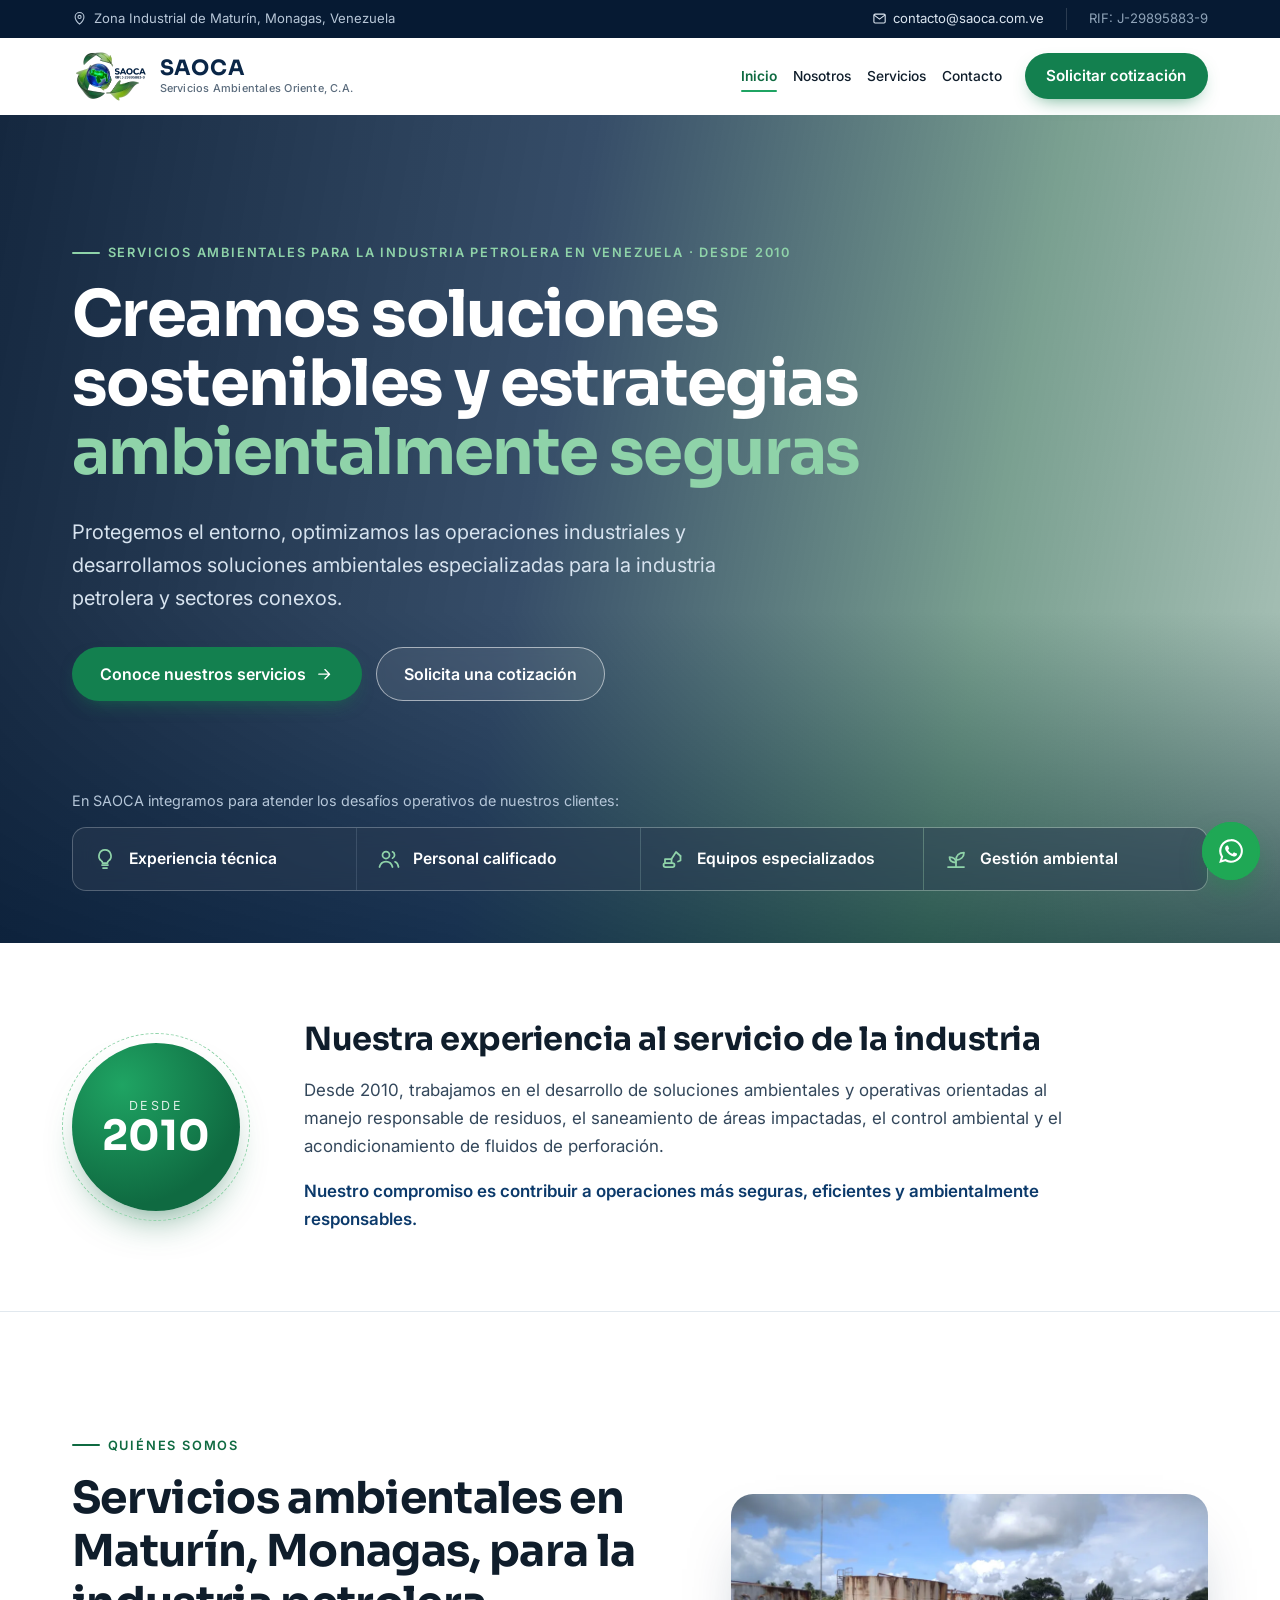
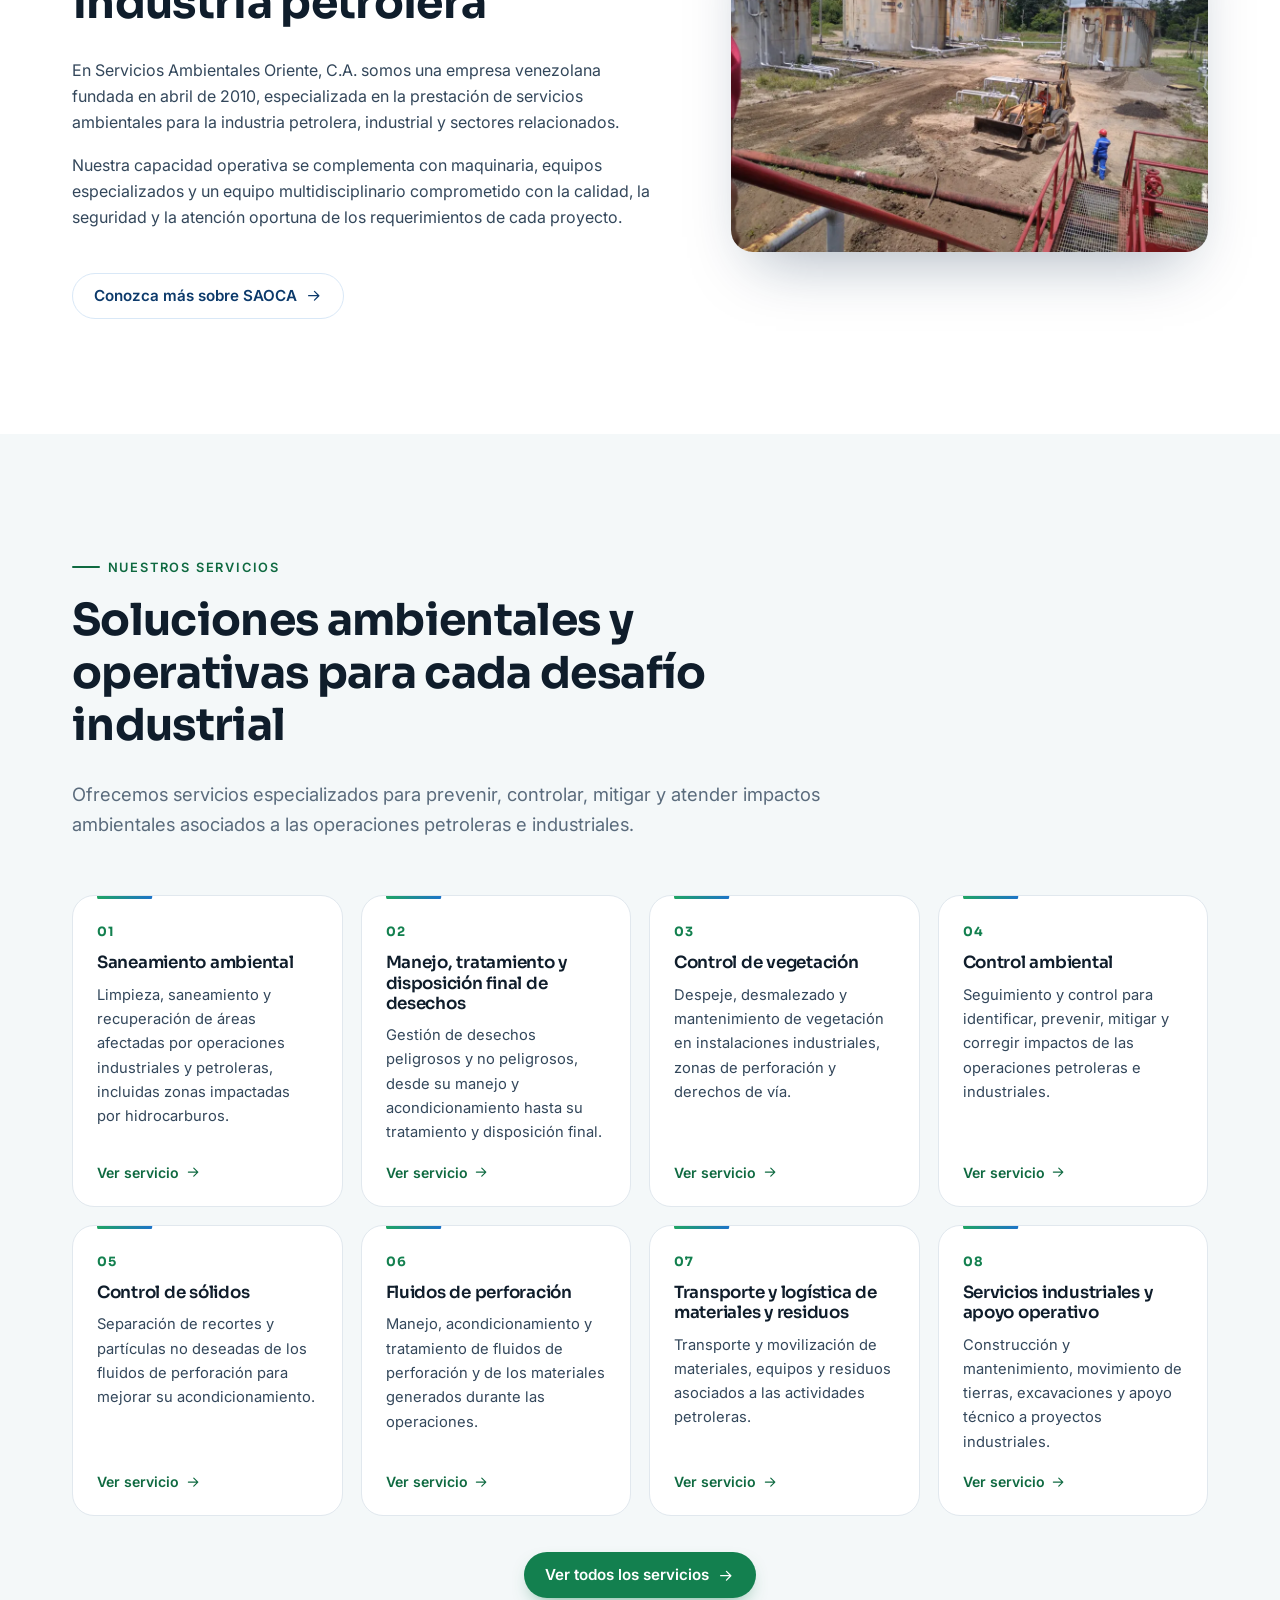
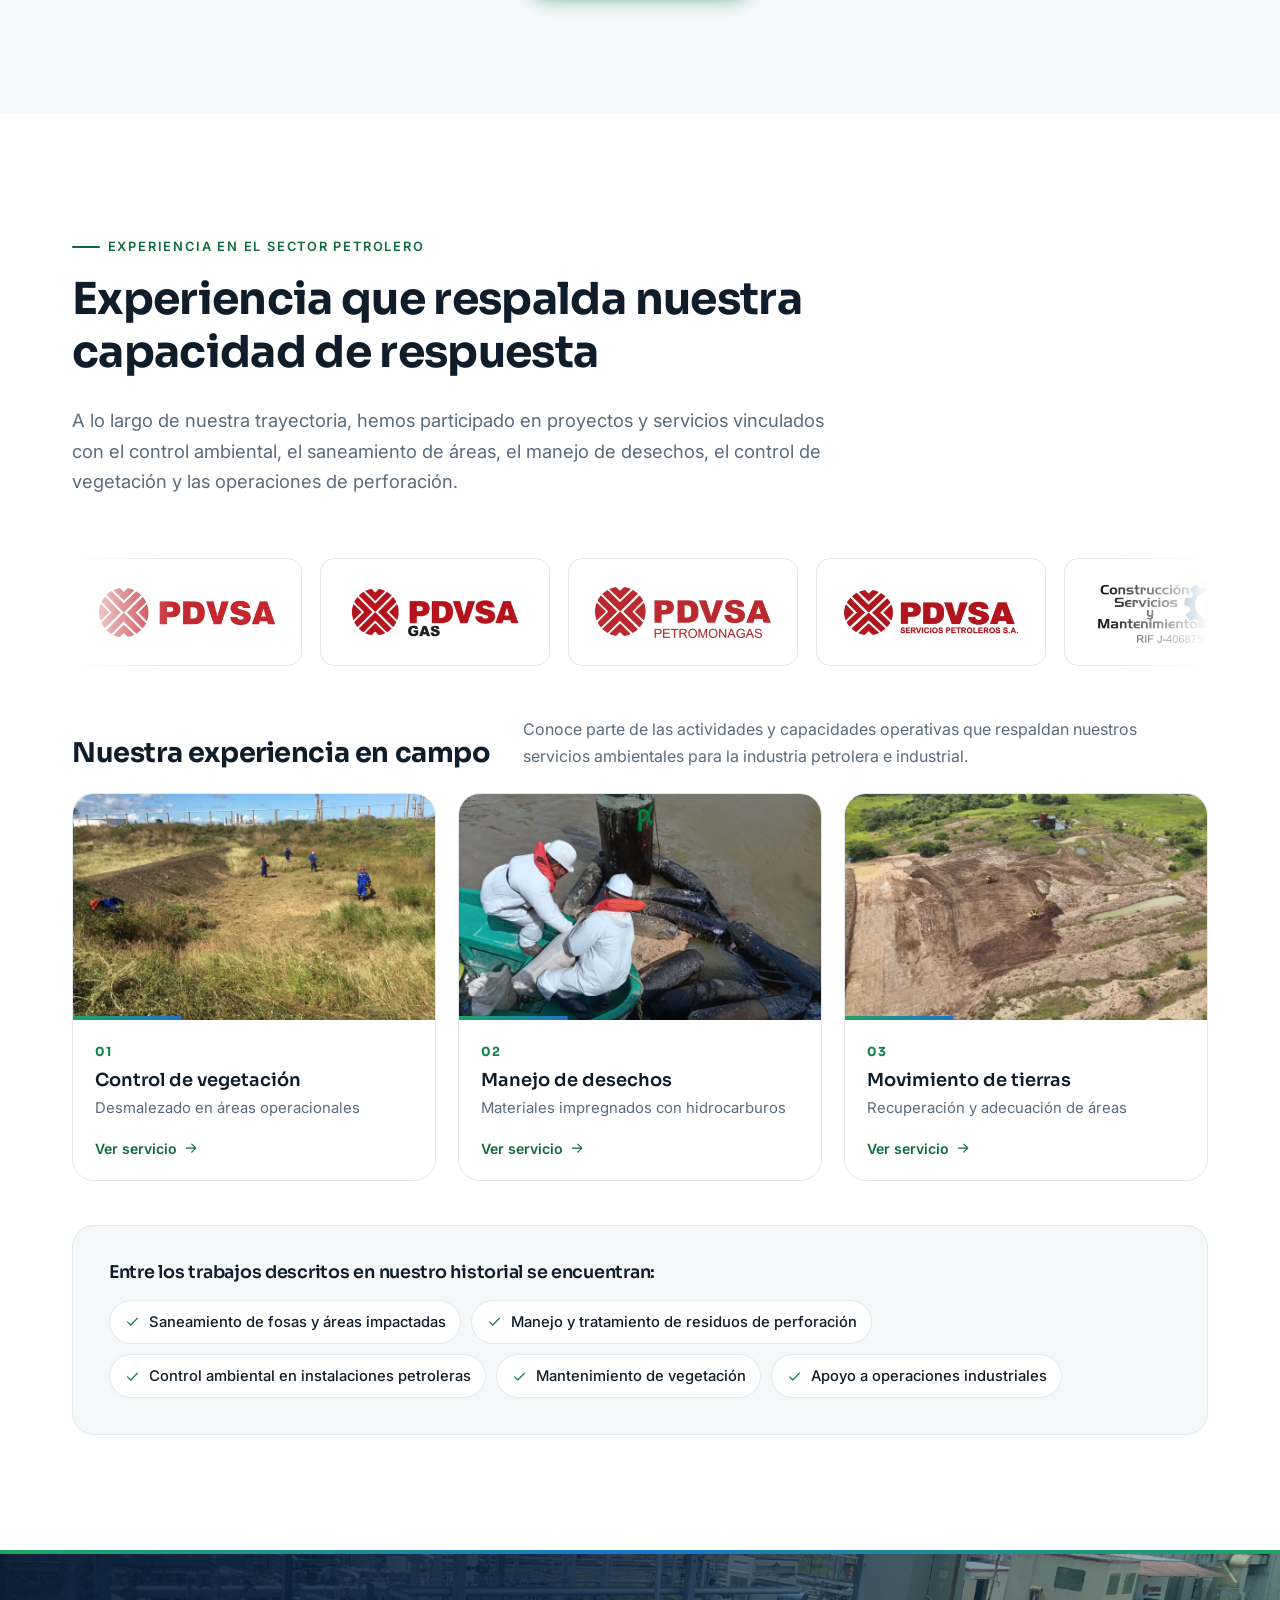
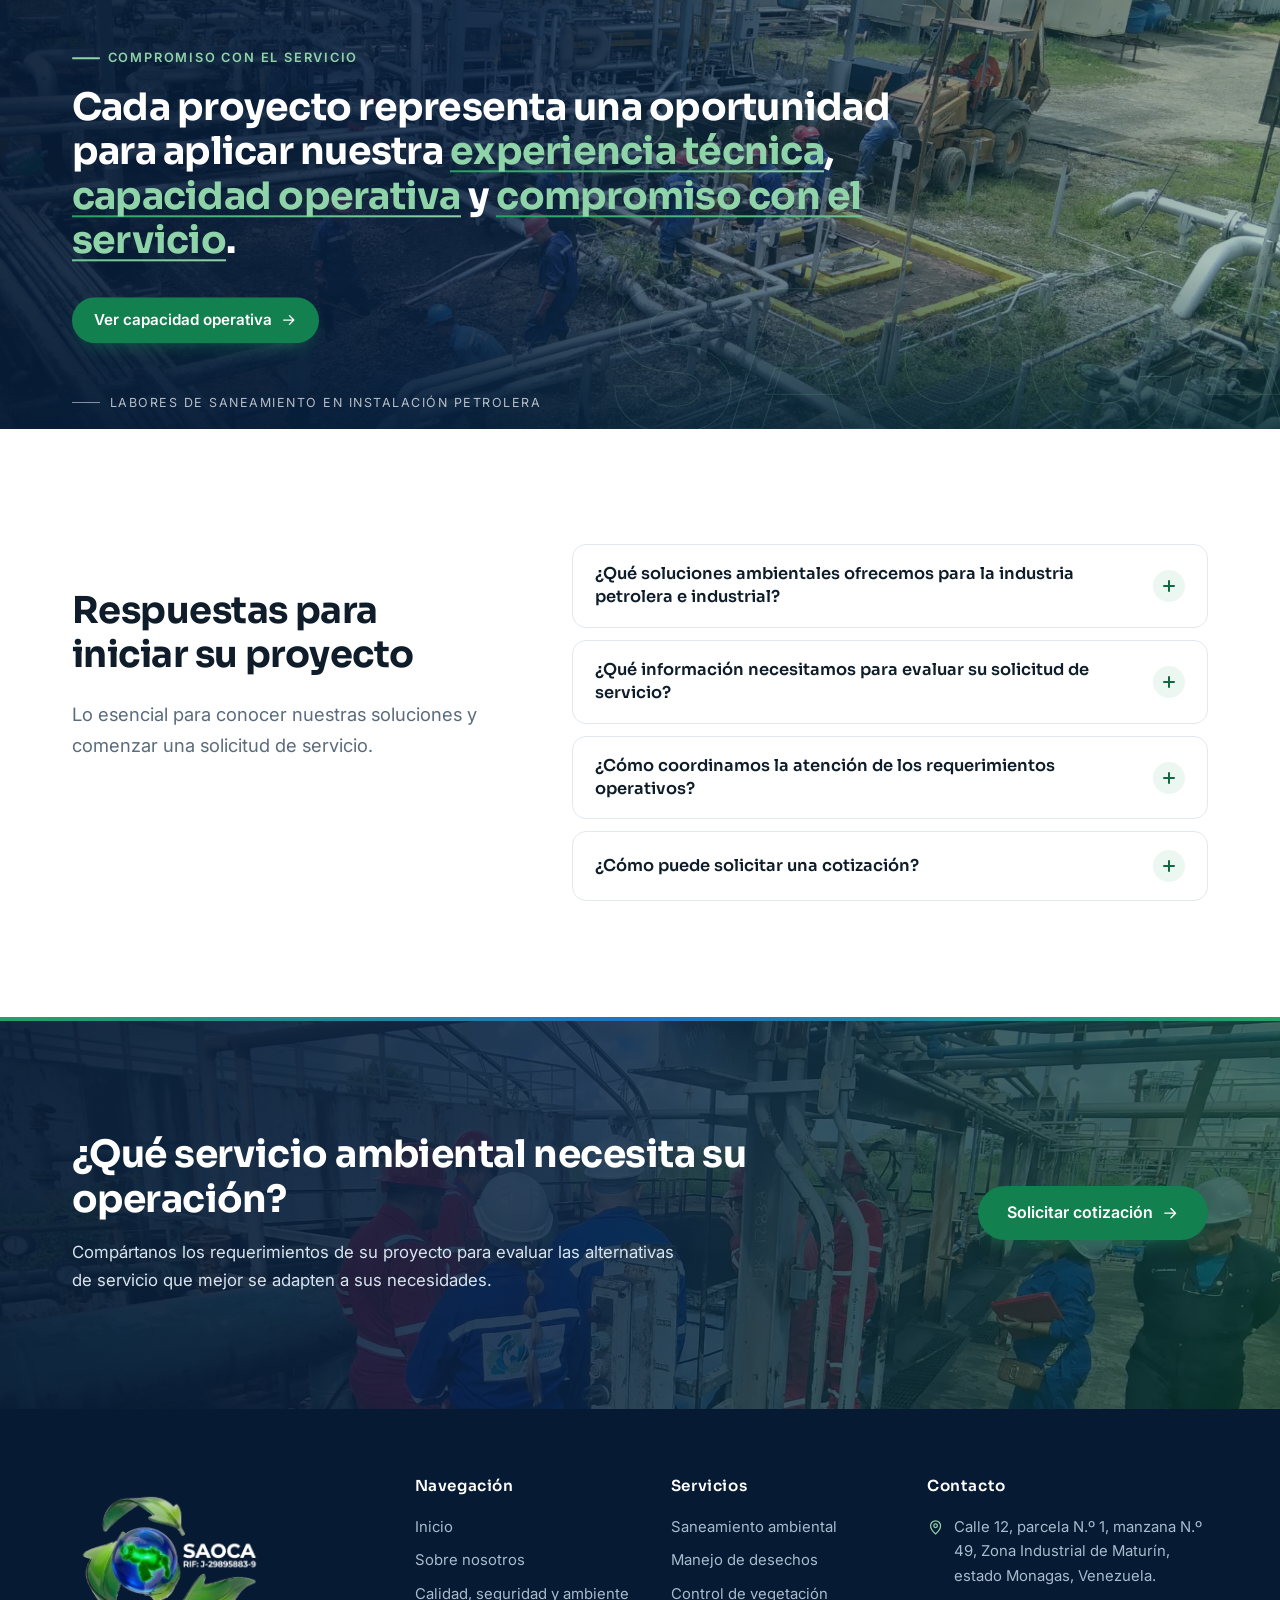
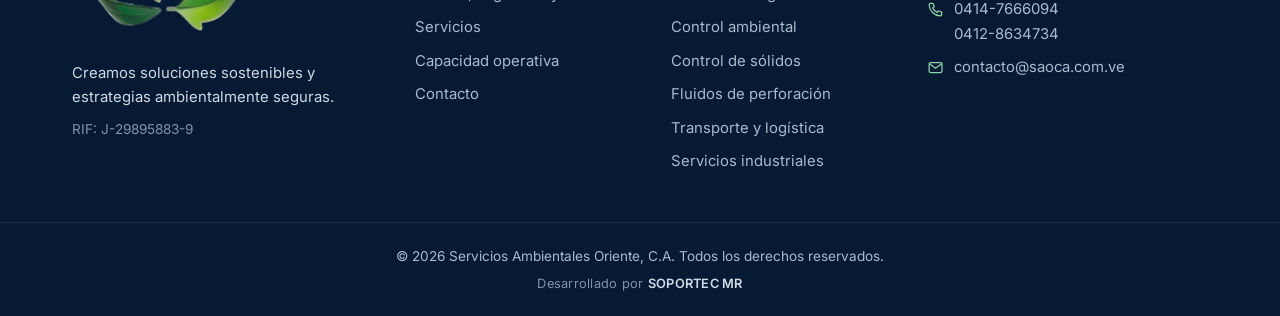
==== index.html @ be997f01 "Sitio web corporativo de SAOCA Páginas de inicio, nosotros, servicios y contacto, con formulario de " ====
<!doctype html>
<html lang="es-VE">
<head>
  <meta charset="utf-8">
  <meta name="viewport" content="width=device-width, initial-scale=1">
  <title>Servicios ambientales para la industria petrolera | SAOCA</title>
  <meta name="description" content="SAOCA presta servicios ambientales para la industria petrolera en Venezuela: saneamiento, manejo de desechos, control de sólidos y fluidos de perforación.">
  <meta name="robots" content="index, follow, max-image-preview:large">
  <meta name="author" content="Servicios Ambientales Oriente, C.A.">
  <meta name="theme-color" content="#0a2647">
  <meta name="format-detection" content="telephone=no">

  <!-- Redes sociales (Open Graph / Twitter) -->
  <meta property="og:type" content="website">
  <meta property="og:locale" content="es_VE">
  <meta property="og:site_name" content="SAOCA — Servicios Ambientales Oriente, C.A.">
  <meta property="og:title" content="SAOCA — Servicios ambientales para la industria petrolera en Venezuela">
  <meta property="og:description" content="SAOCA presta servicios ambientales para la industria petrolera en Venezuela: saneamiento, manejo de desechos, control de sólidos y fluidos de perforación.">
  <meta property="og:image:width" content="1200">
  <meta property="og:image:height" content="630">
  <meta property="og:image:alt" content="SAOCA — Creamos soluciones sostenibles y estrategias ambientalmente seguras">
  <meta name="twitter:card" content="summary_large_image">
  <meta name="twitter:title" content="SAOCA — Servicios ambientales para la industria petrolera en Venezuela">
  <meta name="twitter:description" content="SAOCA presta servicios ambientales para la industria petrolera en Venezuela: saneamiento, manejo de desechos, control de sólidos y fluidos de perforación.">

  <!-- SEO-DOMINIO: se activa al ejecutar  node herramientas/configurar-dominio.js https://www.su-dominio.com
  <link rel="canonical" href="https://www.DOMINIO-PENDIENTE.com/">
  <meta property="og:url" content="https://www.DOMINIO-PENDIENTE.com/">
  <meta property="og:image" content="https://www.DOMINIO-PENDIENTE.com/assets/images/brand/og-saoca.jpg">
  <meta name="twitter:image" content="https://www.DOMINIO-PENDIENTE.com/assets/images/brand/og-saoca.jpg">
  FIN-SEO-DOMINIO -->

  <link rel="icon" href="favicon.png" type="image/png" sizes="192x192">
  <link rel="apple-touch-icon" href="apple-touch-icon.png">
  <link rel="manifest" href="site.webmanifest">

  <link rel="preconnect" href="https://fonts.googleapis.com">
  <link rel="preconnect" href="https://fonts.gstatic.com" crossorigin>
  <link href="https://fonts.googleapis.com/css2?family=Inter:wght@400;500;600&family=Sora:wght@600;700&display=swap" rel="stylesheet">
  <link rel="preload" as="image" href="assets/images/hero/saoca-hero-operaciones.webp" media="(min-width: 721px)" fetchpriority="high">
  <link rel="preload" as="image" href="assets/images/hero/saoca-hero-operaciones-movil.webp" media="(max-width: 720px)" fetchpriority="high">
  <link rel="stylesheet" href="css/styles.css">
  <script>document.documentElement.classList.add('js');</script>

  <script type="application/ld+json">
  {
    "@context": "https://schema.org",
    "@graph": [
      {
        "@type": "LocalBusiness",
        "@id": "#organizacion",
        "name": "Servicios Ambientales Oriente, C.A.",
        "alternateName": "SAOCA",
        "legalName": "Servicios Ambientales Oriente, C.A.",
        "description": "Empresa venezolana especializada en la prestación de servicios ambientales para la industria petrolera, industrial y sectores relacionados.",
        "slogan": "Creamos soluciones sostenibles y estrategias ambientalmente seguras",
        "foundingDate": "2010-04-23",
        "taxID": "J-29895883-9",
        "url": "index.html",
        "logo": "assets/images/brand/logo-saoca.webp",
        "image": "assets/images/hero/saoca-hero-operaciones.webp",
        "telephone": [
          "+584147666094",
          "+584128634734"
        ],
        "email": "contacto@saoca.com.ve",
        "address": {
          "@type": "PostalAddress",
          "streetAddress": "Calle 12, parcela N.º 1, manzana N.º 49, Zona Industrial de Maturín",
          "addressLocality": "Maturín",
          "addressRegion": "Monagas",
          "addressCountry": "VE"
        },
        "contactPoint": [
          {
            "@type": "ContactPoint",
            "contactType": "sales",
            "telephone": "+584147666094",
            "email": "contacto@saoca.com.ve",
            "availableLanguage": "es"
          }
        ]
      },
      {
        "@type": "WebSite",
        "@id": "#sitio",
        "name": "SAOCA",
        "alternateName": "Servicios Ambientales Oriente, C.A.",
        "url": "index.html",
        "inLanguage": "es-VE",
        "publisher": {
          "@id": "#organizacion"
        }
      },
      {
        "@type": "WebPage",
        "@id": "#pagina",
        "name": "Servicios ambientales para la industria petrolera | SAOCA",
        "description": "SAOCA presta servicios ambientales para la industria petrolera en Venezuela: saneamiento, manejo de desechos, control de sólidos y fluidos de perforación.",
        "url": "index.html",
        "inLanguage": "es-VE",
        "isPartOf": {
          "@id": "#sitio"
        },
        "about": {
          "@id": "#organizacion"
        }
      }
    ]
  }
  </script>
</head>
<body>
  <a class="skip-link" href="#main">Saltar al contenido principal</a>

  <svg xmlns="http://www.w3.org/2000/svg" class="sprite" aria-hidden="true">
    <defs>
      <symbol id="i-pin" viewBox="0 0 24 24"><path d="M12 21s-7-6.2-7-11.5a7 7 0 0 1 14 0C19 14.8 12 21 12 21Z"/><circle cx="12" cy="9.5" r="2.5"/></symbol>
      <symbol id="i-phone" viewBox="0 0 24 24"><path d="M5 3.5h3.5l1.8 4.5-2.3 1.4a11 11 0 0 0 6.6 6.6l1.4-2.3 4.5 1.8V19a2 2 0 0 1-2 2A16.5 16.5 0 0 1 3 5.5a2 2 0 0 1 2-2Z"/></symbol>
      <symbol id="i-mail" viewBox="0 0 24 24"><rect x="3" y="5" width="18" height="14" rx="2"/><path d="m3.5 6.5 8.5 6.5 8.5-6.5"/></symbol>
      <symbol id="i-whatsapp" viewBox="0 0 24 24"><path fill="currentColor" stroke="none" d="M12.04 2.5a9.43 9.43 0 0 0-8.1 14.26L2.5 21.5l4.86-1.4A9.43 9.43 0 1 0 12.04 2.5Zm0 17.2a7.77 7.77 0 0 1-3.96-1.08l-.28-.17-2.88.83.84-2.8-.19-.29a7.78 7.78 0 1 1 6.47 3.51Zm4.27-5.82c-.23-.12-1.38-.68-1.6-.76-.21-.08-.37-.12-.52.12-.16.23-.6.76-.74.91-.13.16-.27.18-.5.06-.24-.12-.99-.37-1.89-1.17-.7-.62-1.17-1.39-1.31-1.62-.14-.23-.01-.36.1-.48.11-.1.24-.27.35-.41.12-.14.16-.23.24-.39.08-.16.04-.29-.02-.41-.06-.12-.52-1.26-.72-1.73-.19-.45-.38-.39-.52-.4h-.45a.86.86 0 0 0-.62.3c-.21.22-.82.8-.82 1.94s.84 2.25.96 2.4c.12.16 1.65 2.52 4 3.53.56.24 1 .39 1.34.5.56.18 1.07.15 1.48.09.45-.07 1.38-.56 1.57-1.11.2-.55.2-1.02.14-1.11-.06-.1-.21-.16-.45-.28Z"/></symbol>
      <symbol id="i-menu" viewBox="0 0 24 24"><path d="M4 7h16M4 12h16M4 17h16"/></symbol>
      <symbol id="i-close" viewBox="0 0 24 24"><path d="M6 6l12 12M18 6 6 18"/></symbol>
      <symbol id="i-arrow" viewBox="0 0 24 24"><path d="M5 12h14M13 6l6 6-6 6"/></symbol>
      <symbol id="i-bulb" viewBox="0 0 24 24"><path d="M9 18h6M10 21h4"/><path d="M12 3a6 6 0 0 0-3.5 10.9c.6.4 1 1.1 1 1.9V16h5v-.2c0-.8.4-1.5 1-1.9A6 6 0 0 0 12 3Z"/></symbol>
      <symbol id="i-users" viewBox="0 0 24 24"><circle cx="9" cy="8" r="3.5"/><path d="M2.5 20c.8-3.6 3.3-5.5 6.5-5.5s5.7 1.9 6.5 5.5"/><path d="M15.5 4.8a3.5 3.5 0 0 1 0 6.4M18 14.8c1.8.7 3 2.4 3.5 5.2"/></symbol>
      <symbol id="i-excavator" viewBox="0 0 24 24"><rect x="2.5" y="16" width="11" height="4" rx="2"/><path d="M4 16v-4h6.5v4"/><path d="M10.5 12 15 5l4.5 4"/><path d="M19.5 9v4.5l-2.5 1"/></symbol>
      <symbol id="i-sprout" viewBox="0 0 24 24"><path d="M12 20v-7"/><path d="M12 13c0-4.4 3-7.5 8-7.5 0 4.6-3.2 7.5-8 7.5Z"/><path d="M12 15.5c0-3.2-2.3-5.5-6.5-5.5 0 3.3 2.4 5.5 6.5 5.5Z"/><path d="M4 20h16"/></symbol>
      <symbol id="i-calendar" viewBox="0 0 24 24"><rect x="3.5" y="5" width="17" height="15.5" rx="2"/><path d="M3.5 10h17M8 3v4M16 3v4"/></symbol>
      <symbol id="i-id" viewBox="0 0 24 24"><rect x="3" y="5" width="18" height="14" rx="2"/><circle cx="8.5" cy="11" r="2"/><path d="M5.5 16c.6-1.6 1.7-2.4 3-2.4s2.4.8 3 2.4M14 10h4M14 13.5h3"/></symbol>
      <symbol id="i-check" viewBox="0 0 24 24"><path d="m5 12.5 4.5 4.5L19 7.5"/></symbol>
    </defs>
  </svg>

  <header class="site-header" id="top">
    <div class="topbar">
      <div class="container topbar__inner">
        <p class="topbar__item"><svg class="ico" aria-hidden="true"><use href="#i-pin"/></svg>Zona Industrial de Maturín, Monagas, Venezuela</p>
        <div class="topbar__links">
          <a href="mailto:contacto@saoca.com.ve"><svg class="ico" aria-hidden="true"><use href="#i-mail"/></svg>contacto@saoca.com.ve</a>
          <span class="topbar__rif">RIF: J-29895883-9</span>
        </div>
      </div>
    </div>

    <div class="navbar">
      <div class="container navbar__inner">
        <a class="brand" href="index.html" aria-label="SAOCA, Servicios Ambientales Oriente, C.A. — ir al inicio">
          <img class="brand__mark" src="assets/images/brand/saoca-logo-encabezado.webp" alt="" width="302" height="200">
          <span class="brand__text">
            <span class="brand__name">SAOCA</span>
            <span class="brand__legal">Servicios Ambientales Oriente, C.A.</span>
          </span>
        </a>

        <nav class="nav" id="site-nav" aria-label="Navegación principal">
          <ul class="nav__list">
            <li><a href="index.html" aria-current="page">Inicio</a></li>
            <li><a href="nosotros.html">Nosotros</a></li>
            <li><a href="servicios.html">Servicios</a></li>
            <li><a href="contacto.html">Contacto</a></li>
          </ul>
          <div class="nav__mobile-cta">
            <a class="btn btn--primary btn--block" href="contacto.html#cotizacion">Solicitar cotización</a>
          </div>
          <div class="nav__contact">
            <p class="nav__contact-title">Contacto</p>
            <a href="mailto:contacto@saoca.com.ve"><svg class="ico" aria-hidden="true"><use href="#i-mail"/></svg>contacto@saoca.com.ve</a>
            <a href="tel:+584147666094"><svg class="ico" aria-hidden="true"><use href="#i-phone"/></svg>0414-7666094</a>
            <p><svg class="ico" aria-hidden="true"><use href="#i-pin"/></svg>Zona Industrial de Maturín, Monagas</p>
          </div>
        </nav>

        <a class="btn btn--primary navbar__cta" href="contacto.html#cotizacion">Solicitar cotización</a>
        <button class="nav-toggle" type="button" aria-controls="site-nav" aria-expanded="false" aria-label="Abrir menú">
          <svg class="ico ico--lg nav-toggle__open" aria-hidden="true"><use href="#i-menu"/></svg>
          <svg class="ico ico--lg nav-toggle__close" aria-hidden="true"><use href="#i-close"/></svg>
        </button>
      </div>
    </div>
  </header>

  <main id="main">
    <!-- ============ HERO ============ -->
    <section class="hero" aria-labelledby="hero-title">
      <!-- Imagen: assets/images/hero/saoca-hero-operaciones.webp (escritorio) y saoca-hero-operaciones-movil.webp (móvil) -->
      <picture>
        <source media="(max-width: 720px)" srcset="assets/images/hero/saoca-hero-operaciones-movil.webp" width="1024" height="1152">
        <img class="hero__bg" src="assets/images/hero/saoca-hero-operaciones.webp" width="1600" height="900" fetchpriority="high" decoding="async"
             alt="Cuadrilla aplicando material absorbente desde una lancha junto a una barrera de contención de hidrocarburos y plataformas petroleras">
      </picture>
      <div class="hero__overlay" aria-hidden="true"></div>
      <div class="container hero__content">
        <h1 class="hero__title reveal" id="hero-title">
          <span class="hero__kicker">Servicios ambientales para la industria petrolera en Venezuela · Desde 2010</span>
          Creamos soluciones sostenibles y estrategias <em>ambientalmente seguras</em>
        </h1>
        <p class="hero__lead reveal">Protegemos el entorno, optimizamos las operaciones industriales y desarrollamos soluciones ambientales especializadas para la industria petrolera y sectores conexos.</p>
        <div class="hero__actions reveal">
          <a class="btn btn--primary btn--lg" href="servicios.html">Conoce nuestros servicios <svg class="ico" aria-hidden="true"><use href="#i-arrow"/></svg></a>
          <a class="btn btn--ghost btn--lg" href="contacto.html#cotizacion">Solicita una cotización</a>
        </div>
      </div>
      <div class="container hero__pillars-wrap">
        <p class="hero__pillars-intro reveal">En SAOCA integramos para atender los desafíos operativos de nuestros clientes:</p>
        <ul class="hero__pillars reveal">
          <li><svg class="ico" aria-hidden="true"><use href="#i-bulb"/></svg>Experiencia técnica</li>
          <li><svg class="ico" aria-hidden="true"><use href="#i-users"/></svg>Personal calificado</li>
          <li><svg class="ico" aria-hidden="true"><use href="#i-excavator"/></svg>Equipos especializados</li>
          <li><svg class="ico" aria-hidden="true"><use href="#i-sprout"/></svg>Gestión ambiental</li>
        </ul>
      </div>
    </section>

    <!-- ============ INTRO ============ -->
    <section class="intro" aria-labelledby="intro-title">
      <div class="container intro__inner">
        <div class="intro__badge reveal" aria-hidden="true">
          <span class="intro__since">Desde</span>
          <span class="intro__year">2010</span>
        </div>
        <div class="intro__text reveal">
          <h2 class="intro__title" id="intro-title">Nuestra experiencia al servicio de la industria</h2>
          <p>Desde 2010, trabajamos en el desarrollo de soluciones ambientales y operativas orientadas al manejo responsable de residuos, el saneamiento de áreas impactadas, el control ambiental y el acondicionamiento de fluidos de perforación.</p>
          <p class="intro__strong">Nuestro compromiso es contribuir a operaciones más seguras, eficientes y ambientalmente responsables.</p>
        </div>
      </div>
    </section>

    <!-- ============ QUIÉNES SOMOS (resumen) ============ -->
    <section class="section" aria-labelledby="about-title">
      <div class="container teaser">
        <div class="teaser__content">
          <p class="eyebrow reveal">Quiénes somos</p>
          <h2 class="section-title reveal" id="about-title">Servicios ambientales en Maturín, Monagas, para la industria petrolera</h2>
          <p class="reveal">En Servicios Ambientales Oriente, C.A. somos una empresa venezolana fundada en abril de 2010, especializada en la prestación de servicios ambientales para la industria petrolera, industrial y sectores relacionados.</p>
          <p class="reveal">Nuestra capacidad operativa se complementa con maquinaria, equipos especializados y un equipo multidisciplinario comprometido con la calidad, la seguridad y la atención oportuna de los requerimientos de cada proyecto.</p>
          <a class="btn btn--outline reveal" href="nosotros.html">Conozca más sobre SAOCA <svg class="ico" aria-hidden="true"><use href="#i-arrow"/></svg></a>
        </div>
        <figure class="teaser__media reveal">
          <!-- Imagen: assets/images/about/saoca-instalacion-petrolera.webp (1000×750) -->
          <img src="assets/images/about/saoca-instalacion-petrolera.webp" width="1000" height="750" loading="lazy" decoding="async" alt="Retroexcavadora y personal trabajando en una instalación petrolera con tanques de almacenamiento">
        </figure>
      </div>
    </section>

    <!-- ============ SERVICIOS (resumen) ============ -->
    <section class="section section--soft" aria-labelledby="services-title">
      <div class="container">
        <header class="section-head">
          <p class="eyebrow reveal">Nuestros servicios</p>
          <h2 class="section-title reveal" id="services-title">Soluciones ambientales y operativas para cada desafío industrial</h2>
          <p class="section-lead reveal">Ofrecemos servicios especializados para prevenir, controlar, mitigar y atender impactos ambientales asociados a las operaciones petroleras e industriales.</p>
        </header>
        <ul class="svc-grid">
          <li class="svc-card reveal">
            <span class="svc-card__num" aria-hidden="true">01</span>
            <h3 class="svc-card__title"><a href="servicios.html#saneamiento-ambiental">Saneamiento ambiental</a></h3>
            <p>Limpieza, saneamiento y recuperación de áreas afectadas por operaciones industriales y petroleras, incluidas zonas impactadas por hidrocarburos.</p>
            <span class="svc-card__more" aria-hidden="true">Ver servicio <svg class="ico" aria-hidden="true"><use href="#i-arrow"/></svg></span>
          </li>
          <li class="svc-card reveal">
            <span class="svc-card__num" aria-hidden="true">02</span>
            <h3 class="svc-card__title"><a href="servicios.html#manejo-de-desechos">Manejo, tratamiento y disposición final de desechos</a></h3>
            <p>Gestión de desechos peligrosos y no peligrosos, desde su manejo y acondicionamiento hasta su tratamiento y disposición final.</p>
            <span class="svc-card__more" aria-hidden="true">Ver servicio <svg class="ico" aria-hidden="true"><use href="#i-arrow"/></svg></span>
          </li>
          <li class="svc-card reveal">
            <span class="svc-card__num" aria-hidden="true">03</span>
            <h3 class="svc-card__title"><a href="servicios.html#control-de-vegetacion">Control de vegetación</a></h3>
            <p>Despeje, desmalezado y mantenimiento de vegetación en instalaciones industriales, zonas de perforación y derechos de vía.</p>
            <span class="svc-card__more" aria-hidden="true">Ver servicio <svg class="ico" aria-hidden="true"><use href="#i-arrow"/></svg></span>
          </li>
          <li class="svc-card reveal">
            <span class="svc-card__num" aria-hidden="true">04</span>
            <h3 class="svc-card__title"><a href="servicios.html#control-ambiental">Control ambiental</a></h3>
            <p>Seguimiento y control para identificar, prevenir, mitigar y corregir impactos de las operaciones petroleras e industriales.</p>
            <span class="svc-card__more" aria-hidden="true">Ver servicio <svg class="ico" aria-hidden="true"><use href="#i-arrow"/></svg></span>
          </li>
          <li class="svc-card reveal">
            <span class="svc-card__num" aria-hidden="true">05</span>
            <h3 class="svc-card__title"><a href="servicios.html#control-de-solidos">Control de sólidos</a></h3>
            <p>Separación de recortes y partículas no deseadas de los fluidos de perforación para mejorar su acondicionamiento.</p>
            <span class="svc-card__more" aria-hidden="true">Ver servicio <svg class="ico" aria-hidden="true"><use href="#i-arrow"/></svg></span>
          </li>
          <li class="svc-card reveal">
            <span class="svc-card__num" aria-hidden="true">06</span>
            <h3 class="svc-card__title"><a href="servicios.html#fluidos-de-perforacion">Fluidos de perforación</a></h3>
            <p>Manejo, acondicionamiento y tratamiento de fluidos de perforación y de los materiales generados durante las operaciones.</p>
            <span class="svc-card__more" aria-hidden="true">Ver servicio <svg class="ico" aria-hidden="true"><use href="#i-arrow"/></svg></span>
          </li>
          <li class="svc-card reveal">
            <span class="svc-card__num" aria-hidden="true">07</span>
            <h3 class="svc-card__title"><a href="servicios.html#transporte-y-logistica">Transporte y logística de materiales y residuos</a></h3>
            <p>Transporte y movilización de materiales, equipos y residuos asociados a las actividades petroleras.</p>
            <span class="svc-card__more" aria-hidden="true">Ver servicio <svg class="ico" aria-hidden="true"><use href="#i-arrow"/></svg></span>
          </li>
          <li class="svc-card reveal">
            <span class="svc-card__num" aria-hidden="true">08</span>
            <h3 class="svc-card__title"><a href="servicios.html#servicios-industriales">Servicios industriales y apoyo operativo</a></h3>
            <p>Construcción y mantenimiento, movimiento de tierras, excavaciones y apoyo técnico a proyectos industriales.</p>
            <span class="svc-card__more" aria-hidden="true">Ver servicio <svg class="ico" aria-hidden="true"><use href="#i-arrow"/></svg></span>
          </li>
        </ul>
        <div class="section-foot reveal">
          <a class="btn btn--primary" href="servicios.html">Ver todos los servicios <svg class="ico" aria-hidden="true"><use href="#i-arrow"/></svg></a>
        </div>
      </div>
    </section>

    <!-- ============ EXPERIENCIA ============ -->
    <section class="section" aria-labelledby="experience-title">
      <div class="container">
        <header class="section-head">
          <p class="eyebrow reveal">Experiencia en el sector petrolero</p>
          <h2 class="section-title reveal" id="experience-title">Experiencia que respalda nuestra capacidad de respuesta</h2>
          <p class="section-lead reveal">A lo largo de nuestra trayectoria, hemos participado en proyectos y servicios vinculados con el control ambiental, el saneamiento de áreas, el manejo de desechos, el control de vegetación y las operaciones de perforación.</p>
        </header>

        <!-- Cinta de logos: para añadir uno, agregue su <li> en ambos grupos (archivos en assets/images/clients/) -->
        <div class="logo-marquee reveal" role="region" aria-label="Logotipos de organizaciones del sector">
          <div class="logo-marquee__track">
            <ul class="logo-marquee__group">
              <li class="logo-marquee__item"><img src="assets/images/clients/pdvsa.webp" alt="PDVSA" width="640" height="178" loading="lazy" decoding="async"></li>
              <li class="logo-marquee__item"><img src="assets/images/clients/pdvsa-gas.webp" alt="PDVSA Gas" width="304" height="98" loading="lazy" decoding="async"></li>
              <li class="logo-marquee__item"><img src="assets/images/clients/pdvsa-petromonagas.webp" alt="PDVSA Petromonagas" width="640" height="188" loading="lazy" decoding="async"></li>
              <li class="logo-marquee__item"><img src="assets/images/clients/pdvsa-servicios.webp" alt="PDVSA Servicios Petroleros, S.A." width="640" height="173" loading="lazy" decoding="async"></li>
              <li class="logo-marquee__item"><img src="assets/images/clients/conserma.webp" alt="Conserma, C.A." width="640" height="245" loading="lazy" decoding="async"></li>
              <li class="logo-marquee__item" aria-hidden="true"><img src="assets/images/clients/pdvsa.webp" alt="" width="640" height="178" loading="lazy" decoding="async"></li>
              <li class="logo-marquee__item" aria-hidden="true"><img src="assets/images/clients/pdvsa-gas.webp" alt="" width="304" height="98" loading="lazy" decoding="async"></li>
              <li class="logo-marquee__item" aria-hidden="true"><img src="assets/images/clients/pdvsa-petromonagas.webp" alt="" width="640" height="188" loading="lazy" decoding="async"></li>
              <li class="logo-marquee__item" aria-hidden="true"><img src="assets/images/clients/pdvsa-servicios.webp" alt="" width="640" height="173" loading="lazy" decoding="async"></li>
              <li class="logo-marquee__item" aria-hidden="true"><img src="assets/images/clients/conserma.webp" alt="" width="640" height="245" loading="lazy" decoding="async"></li>
            </ul>
            <ul class="logo-marquee__group" aria-hidden="true">
              <li class="logo-marquee__item" aria-hidden="true"><img src="assets/images/clients/pdvsa.webp" alt="" width="640" height="178" loading="lazy" decoding="async"></li>
              <li class="logo-marquee__item" aria-hidden="true"><img src="assets/images/clients/pdvsa-gas.webp" alt="" width="304" height="98" loading="lazy" decoding="async"></li>
              <li class="logo-marquee__item" aria-hidden="true"><img src="assets/images/clients/pdvsa-petromonagas.webp" alt="" width="640" height="188" loading="lazy" decoding="async"></li>
              <li class="logo-marquee__item" aria-hidden="true"><img src="assets/images/clients/pdvsa-servicios.webp" alt="" width="640" height="173" loading="lazy" decoding="async"></li>
              <li class="logo-marquee__item" aria-hidden="true"><img src="assets/images/clients/conserma.webp" alt="" width="640" height="245" loading="lazy" decoding="async"></li>
              <li class="logo-marquee__item" aria-hidden="true"><img src="assets/images/clients/pdvsa.webp" alt="" width="640" height="178" loading="lazy" decoding="async"></li>
              <li class="logo-marquee__item" aria-hidden="true"><img src="assets/images/clients/pdvsa-gas.webp" alt="" width="304" height="98" loading="lazy" decoding="async"></li>
              <li class="logo-marquee__item" aria-hidden="true"><img src="assets/images/clients/pdvsa-petromonagas.webp" alt="" width="640" height="188" loading="lazy" decoding="async"></li>
              <li class="logo-marquee__item" aria-hidden="true"><img src="assets/images/clients/pdvsa-servicios.webp" alt="" width="640" height="173" loading="lazy" decoding="async"></li>
              <li class="logo-marquee__item" aria-hidden="true"><img src="assets/images/clients/conserma.webp" alt="" width="640" height="245" loading="lazy" decoding="async"></li>
            </ul>
          </div>
        </div>

        <!-- Imágenes: assets/images/projects/ (800×600) -->
        <div class="field-strip__head">
          <h3 class="field-strip__title reveal">Nuestra experiencia en campo</h3>
          <p class="field-strip__lead reveal">Conoce parte de las actividades y capacidades operativas que respaldan nuestros servicios ambientales para la industria petrolera e industrial.</p>
        </div>
        <ul class="field-strip">
          <li class="field-card reveal">
            <a class="field-card__link" href="servicios.html#control-de-vegetacion">
              <span class="field-card__media"><img src="assets/images/projects/saoca-control-vegetacion-cuadrilla.webp" width="800" height="600" loading="lazy" decoding="async" alt="Cuadrilla con cascos realizando desmalezado en un talud de una instalación industrial"></span>
              <span class="field-card__body">
                <span class="field-card__num" aria-hidden="true">01</span>
                <span class="field-card__title">Control de vegetación</span>
                <span class="field-card__text">Desmalezado en áreas operacionales</span>
                <span class="field-card__more">Ver servicio <svg class="ico" aria-hidden="true"><use href="#i-arrow"/></svg></span>
              </span>
            </a>
          </li>
          <li class="field-card reveal">
            <a class="field-card__link" href="servicios.html#manejo-de-desechos">
              <span class="field-card__media"><img src="assets/images/projects/saoca-materiales-impregnados.webp" width="800" height="600" loading="lazy" decoding="async" alt="Personal con trajes de protección manipulando barreras absorbentes impregnadas con hidrocarburos"></span>
              <span class="field-card__body">
                <span class="field-card__num" aria-hidden="true">02</span>
                <span class="field-card__title">Manejo de desechos</span>
                <span class="field-card__text">Materiales impregnados con hidrocarburos</span>
                <span class="field-card__more">Ver servicio <svg class="ico" aria-hidden="true"><use href="#i-arrow"/></svg></span>
              </span>
            </a>
          </li>
          <li class="field-card reveal">
            <a class="field-card__link" href="servicios.html#servicios-industriales">
              <span class="field-card__media"><img src="assets/images/projects/saoca-movimiento-tierras-aereo.webp" width="800" height="600" loading="lazy" decoding="async" alt="Vista aérea de un área en movimiento de tierras con maquinaria y cuerpos de agua"></span>
              <span class="field-card__body">
                <span class="field-card__num" aria-hidden="true">03</span>
                <span class="field-card__title">Movimiento de tierras</span>
                <span class="field-card__text">Recuperación y adecuación de áreas</span>
                <span class="field-card__more">Ver servicio <svg class="ico" aria-hidden="true"><use href="#i-arrow"/></svg></span>
              </span>
            </a>
          </li>
        </ul>

        <div class="works reveal">
          <h3 class="works__title">Entre los trabajos descritos en nuestro historial se encuentran:</h3>
          <ul class="works__list">
            <li><svg class="ico" aria-hidden="true"><use href="#i-check"/></svg>Saneamiento de fosas y áreas impactadas</li>
            <li><svg class="ico" aria-hidden="true"><use href="#i-check"/></svg>Manejo y tratamiento de residuos de perforación</li>
            <li><svg class="ico" aria-hidden="true"><use href="#i-check"/></svg>Control ambiental en instalaciones petroleras</li>
            <li><svg class="ico" aria-hidden="true"><use href="#i-check"/></svg>Mantenimiento de vegetación</li>
            <li><svg class="ico" aria-hidden="true"><use href="#i-check"/></svg>Apoyo a operaciones industriales</li>
          </ul>
        </div>
      </div>
    </section>

    <!-- ============ PARALLAX: COMPROMISO ============ -->
    <section class="parallax" aria-labelledby="parallax-title" data-parallax>
      <div class="parallax__media" data-parallax-layer="media">
        <!-- Imagen: assets/images/about/saoca-saneamiento-campo.webp (1920×1080) -->
        <img class="parallax__img" src="assets/images/about/saoca-saneamiento-campo.webp" width="1920" height="1080" loading="lazy" decoding="async"
             alt="Cuadrilla con cascos y uniformes realizando labores de saneamiento entre tuberías de una instalación petrolera">
      </div>
      <div class="parallax__overlay" aria-hidden="true"></div>
      <span class="parallax__watermark" aria-hidden="true" data-parallax-layer="watermark">SAOCA</span>
      <div class="container parallax__content" data-parallax-layer="content">
        <p class="eyebrow eyebrow--light reveal">Compromiso con el servicio</p>
        <h2 class="parallax__title reveal" id="parallax-title">Cada proyecto representa una oportunidad para aplicar nuestra <em>experiencia técnica</em>, <em>capacidad operativa</em> y <em>compromiso con el servicio</em>.</h2>
        <div class="parallax__actions reveal">
          <a class="btn btn--primary" href="servicios.html#capacidad-operativa">Ver capacidad operativa <svg class="ico" aria-hidden="true"><use href="#i-arrow"/></svg></a>
        </div>
      </div>
      <p class="parallax__caption" aria-hidden="true"><span></span>Labores de saneamiento en instalación petrolera</p>
    </section>

    <!-- ============ PREGUNTAS FRECUENTES ============ -->
    <section class="section faq-section" aria-labelledby="faq-inicio-title">
      <div class="container faq">
        <header class="faq__intro">
          <p class="eyebrow reveal">Preguntas frecuentes</p>
          <h2 class="section-title reveal" id="faq-inicio-title">Respuestas para iniciar su proyecto</h2>
          <p class="section-lead reveal">Lo esencial para conocer nuestras soluciones y comenzar una solicitud de servicio.</p>
        </header>
        <div class="faq__list" data-accordion>
          <div class="faq__item reveal">
            <h3 class="faq__heading">
              <button type="button" class="faq__q" id="faq-inicio-q1" aria-expanded="true" aria-controls="faq-inicio-a1">
                <span class="faq__q-text">¿Qué soluciones ambientales ofrecemos para la industria petrolera e industrial?</span>
                <span class="faq__icon" aria-hidden="true"></span>
              </button>
            </h3>
            <div class="faq__a" id="faq-inicio-a1" role="region" aria-labelledby="faq-inicio-q1">
              <div class="faq__a-inner">
                <div class="faq__a-body">
                  <p>Ofrecemos soluciones integrales de saneamiento ambiental; manejo, tratamiento y disposición final de desechos peligrosos y no peligrosos; control de vegetación; control ambiental; control de sólidos y fluidos de perforación. Las complementamos con transporte de materiales y residuos y con servicios industriales de apoyo operativo.</p>
                </div>
              </div>
            </div>
          </div>
          <div class="faq__item reveal">
            <h3 class="faq__heading">
              <button type="button" class="faq__q" id="faq-inicio-q2" aria-expanded="true" aria-controls="faq-inicio-a2">
                <span class="faq__q-text">¿Qué información necesitamos para evaluar su solicitud de servicio?</span>
                <span class="faq__icon" aria-hidden="true"></span>
              </button>
            </h3>
            <div class="faq__a" id="faq-inicio-a2" role="region" aria-labelledby="faq-inicio-q2">
              <div class="faq__a-inner">
                <div class="faq__a-body">
                  <p>Para evaluar su solicitud, necesitamos conocer el tipo de servicio ambiental o industrial requerido, la ubicación de las operaciones, el alcance del trabajo y las condiciones generales del área. Con esta información podemos analizar los requerimientos técnicos y determinar las alternativas de atención más adecuadas para su proyecto.</p>
                </div>
              </div>
            </div>
          </div>
          <div class="faq__item reveal">
            <h3 class="faq__heading">
              <button type="button" class="faq__q" id="faq-inicio-q3" aria-expanded="true" aria-controls="faq-inicio-a3">
                <span class="faq__q-text">¿Cómo coordinamos la atención de los requerimientos operativos?</span>
                <span class="faq__icon" aria-hidden="true"></span>
              </button>
            </h3>
            <div class="faq__a" id="faq-inicio-a3" role="region" aria-labelledby="faq-inicio-q3">
              <div class="faq__a-inner">
                <div class="faq__a-body">
                  <p>Evaluamos cada solicitud, definimos el alcance del servicio con los responsables de la operación y asignamos el personal técnico y los equipos que requiere el trabajo. Establecemos la disponibilidad de los equipos de acuerdo con las necesidades y el alcance de cada proyecto.</p>
                </div>
              </div>
            </div>
          </div>
          <div class="faq__item reveal">
            <h3 class="faq__heading">
              <button type="button" class="faq__q" id="faq-inicio-q4" aria-expanded="true" aria-controls="faq-inicio-a4">
                <span class="faq__q-text">¿Cómo puede solicitar una cotización?</span>
                <span class="faq__icon" aria-hidden="true"></span>
              </button>
            </h3>
            <div class="faq__a" id="faq-inicio-a4" role="region" aria-labelledby="faq-inicio-q4">
              <div class="faq__a-inner">
                <div class="faq__a-body">
                  <p>Puede solicitarla desde el formulario de cotización de nuestra página de contacto. Indíquenos el servicio de interés, la ubicación del proyecto y una descripción del alcance; con esta información evaluamos su requerimiento y preparamos una propuesta adaptada a sus necesidades.</p>
                </div>
              </div>
            </div>
          </div>
        </div>
      </div>
    </section>

    <section class="cta-band cta-band--photo cta-band--full" aria-labelledby="cta-title">
      <!-- Fondo: assets/images/cta/saoca-cta-inicio.webp (escritorio) y saoca-cta-inicio-movil.webp (móvil) -->
      <div class="cta-band__card" data-bg="assets/images/cta/saoca-cta-inicio.webp" data-bg-sm="assets/images/cta/saoca-cta-inicio-movil.webp" style="--cta-pos: 50% 45%; --cta-pos-sm: 50% 50%;">
        <div class="container cta-band__layout">
          <div class="cta-band__copy">
              <h2 class="cta-band__title" id="cta-title">¿Qué servicio ambiental necesita su operación?</h2>
              <p>Compártanos los requerimientos de su proyecto para evaluar las alternativas de servicio que mejor se adapten a sus necesidades.</p>
            </div>
          <div class="cta-band__actions">
            <a class="btn btn--primary btn--lg" href="contacto.html#cotizacion">Solicitar cotización <svg class="ico" aria-hidden="true"><use href="#i-arrow"/></svg></a>
          </div>
        </div>
      </div>
    </section>
  </main>

  <footer class="site-footer">
    <div class="container footer-grid">
      <div class="footer-brand">
        <a class="footer-logo" href="index.html">
          <img src="assets/images/brand/logo-saoca-blanco.webp" alt="SAOCA — Servicios Ambientales Oriente, C.A., RIF J-29895883-9" width="400" height="340" loading="lazy" decoding="async">
        </a>
        <p class="footer-slogan">Creamos soluciones sostenibles y estrategias ambientalmente seguras.</p>
        <p class="footer-rif">RIF: J-29895883-9</p>
      </div>
      <nav class="footer-col" aria-label="Páginas del sitio">
        <p class="footer-title">Navegación</p>
        <ul>
          <li><a href="index.html">Inicio</a></li>
          <li><a href="nosotros.html">Sobre nosotros</a></li>
          <li><a href="nosotros.html#calidad-seguridad-ambiente">Calidad, seguridad y ambiente</a></li>
          <li><a href="servicios.html">Servicios</a></li>
          <li><a href="servicios.html#capacidad-operativa">Capacidad operativa</a></li>
          <li><a href="contacto.html">Contacto</a></li>
        </ul>
      </nav>
      <nav class="footer-col" aria-label="Servicios">
        <p class="footer-title">Servicios</p>
        <ul>
          <li><a href="servicios.html#saneamiento-ambiental">Saneamiento ambiental</a></li>
          <li><a href="servicios.html#manejo-de-desechos">Manejo de desechos</a></li>
          <li><a href="servicios.html#control-de-vegetacion">Control de vegetación</a></li>
          <li><a href="servicios.html#control-ambiental">Control ambiental</a></li>
          <li><a href="servicios.html#control-de-solidos">Control de sólidos</a></li>
          <li><a href="servicios.html#fluidos-de-perforacion">Fluidos de perforación</a></li>
          <li><a href="servicios.html#transporte-y-logistica">Transporte y logística</a></li>
          <li><a href="servicios.html#servicios-industriales">Servicios industriales</a></li>
        </ul>
      </nav>
      <div class="footer-col">
        <p class="footer-title">Contacto</p>
        <address>
          <ul class="footer-contact">
            <li><svg class="ico" aria-hidden="true"><use href="#i-pin"/></svg><span>Calle 12, parcela N.º 1, manzana N.º 49, Zona Industrial de Maturín, estado Monagas, Venezuela.</span></li>
            <li><svg class="ico" aria-hidden="true"><use href="#i-phone"/></svg><span><a href="tel:+584147666094">0414-7666094</a><br><a href="tel:+584128634734">0412-8634734</a></span></li>
            <li><svg class="ico" aria-hidden="true"><use href="#i-mail"/></svg><a href="mailto:contacto@saoca.com.ve">contacto@saoca.com.ve</a></li>
          </ul>
        </address>
      </div>
    </div>
    <div class="footer-bottom">
      <div class="container footer-bottom__inner">
        <p>© <span id="year">2026</span> Servicios Ambientales Oriente, C.A. Todos los derechos reservados.</p>
        <p class="footer-credit">Desarrollado por <a href="https://soportecmr.netlify.app/" target="_blank" rel="noopener noreferrer">SOPORTEC MR</a></p>
      </div>
    </div>
  </footer>

  <a class="wa-float" href="https://wa.me/584147666094?text=Hola%20SAOCA%2C%20deseo%20informaci%C3%B3n%20sobre%20sus%20servicios%20ambientales." target="_blank" rel="noopener" aria-label="Contactar a SAOCA por WhatsApp">
    <svg class="ico" aria-hidden="true"><use href="#i-whatsapp"/></svg>
  </a>

  <script src="js/main.js" defer></script>
</body>
</html>
---- css/styles.css ----
/* ==========================================================================
   SAOCA — Servicios Ambientales Oriente, C.A.
   Hoja de estilos principal
   ========================================================================== */

:root {
  /* Verde ambiental */
  --green-900: #0b3d2a;
  --green-800: #0d5236;
  --green-700: #0f6a41;
  --green-600: #13804f;
  --green-500: #1fa463;
  --green-300: #8fd3a9;
  --green-100: #d6efdf;
  --green-50:  #edf7f1;

  /* Azul técnico */
  --blue-950: #061a33;
  --blue-900: #0a2647;
  --blue-800: #0c3a6b;
  --blue-700: #0d4f8b;
  --blue-500: #1d74c9;
  --blue-100: #d9e8f7;
  --blue-50:  #eef5fc;

  --ink: #0f1d2b;
  --text: #33475b;
  --muted: #5a6b7c;
  --line: #e1e8ee;
  --bg: #ffffff;
  --bg-soft: #f4f8f9;
  --wa: #1fa855;
  --wa-dark: #178a45;
  --danger: #c0392b;

  --font-display: "Sora", "Segoe UI", system-ui, sans-serif;
  --font-body: "Inter", "Segoe UI", system-ui, sans-serif;

  --radius-sm: 8px;
  --radius: 14px;
  --radius-lg: 22px;
  --shadow-sm: 0 1px 2px rgba(10, 38, 71, .06), 0 2px 8px rgba(10, 38, 71, .05);
  --shadow: 0 10px 30px -12px rgba(10, 38, 71, .22);
  --shadow-lg: 0 30px 60px -24px rgba(10, 38, 71, .35);

  --container: 1200px;
  --gutter: clamp(16px, 4vw, 32px);
  --section-y: clamp(64px, 9vw, 120px);
  --header-h: 76px;
  --ease: cubic-bezier(.22, .8, .24, 1);
}

/* ---------- Base ---------- */
*, *::before, *::after { box-sizing: border-box; }
html { scroll-behavior: smooth; scroll-padding-top: calc(var(--header-h) + 12px); -webkit-text-size-adjust: 100%; }
body {
  margin: 0;
  font-family: var(--font-body);
  font-size: 1rem;
  line-height: 1.65;
  color: var(--text);
  background: var(--bg);
  -webkit-font-smoothing: antialiased;
  text-rendering: optimizeLegibility;
  overflow-x: hidden;
}
img { max-width: 100%; height: auto; display: block; }
a { color: var(--blue-700); text-decoration-thickness: 1px; text-underline-offset: 3px; }
a:hover { color: var(--green-700); }
h1, h2, h3, h4 { font-family: var(--font-display); color: var(--ink); line-height: 1.2; margin: 0 0 .6em; letter-spacing: -.015em; }
p { margin: 0 0 1em; }
ul, ol { margin: 0; padding: 0; }
figure { margin: 0; }
address { font-style: normal; }
button, input, select, textarea { font: inherit; color: inherit; }
:focus-visible { outline: 3px solid var(--green-500); outline-offset: 3px; border-radius: 4px; }

.sprite { position: absolute; width: 0; height: 0; overflow: hidden; }
.ico { width: 1.15em; height: 1.15em; flex: none; fill: none; stroke: currentColor; stroke-width: 1.75; stroke-linecap: round; stroke-linejoin: round; vertical-align: -.2em; }
.ico--lg { width: 1.6rem; height: 1.6rem; }

.sr-only { position: absolute !important; width: 1px; height: 1px; padding: 0; margin: -1px; overflow: hidden; clip: rect(0 0 0 0); white-space: nowrap; border: 0; }
.skip-link { position: absolute; left: 16px; top: -100px; z-index: 1000; background: var(--blue-900); color: #fff; padding: 10px 16px; border-radius: var(--radius-sm); font-weight: 600; }
.skip-link:focus { top: 12px; color: #fff; }

.container { width: 100%; max-width: var(--container); margin-inline: auto; padding-inline: var(--gutter); }

/* ---------- Botones ---------- */
.btn {
  display: inline-flex; align-items: center; justify-content: center; gap: .55em;
  min-height: 46px; padding: .7em 1.35em;
  font-family: var(--font-body); font-weight: 600; font-size: .95rem; line-height: 1.2;
  border-radius: 999px; border: 1.5px solid transparent;
  text-decoration: none; cursor: pointer; white-space: nowrap;
  transition: background-color .25s var(--ease), color .25s var(--ease), border-color .25s var(--ease), transform .25s var(--ease), box-shadow .25s var(--ease);
}
.btn:hover { transform: translateY(-1px); }
.btn:active { transform: translateY(0); }
.btn .ico { transition: transform .25s var(--ease); }
.btn:hover > .ico:last-child:not(:first-child) { transform: translateX(3px); }
.btn--lg { min-height: 54px; padding: .85em 1.7em; font-size: 1rem; }
.btn--block { width: 100%; }
.btn--primary { background: var(--green-600); color: #fff; box-shadow: 0 8px 20px -10px rgba(19, 128, 79, .8); }
.btn--primary:hover { background: var(--green-700); color: #fff; }
.btn--ghost { background: rgba(255, 255, 255, .08); color: #fff; border-color: rgba(255, 255, 255, .55); backdrop-filter: blur(4px); }
.btn--ghost:hover { background: #fff; color: var(--blue-900); border-color: #fff; }
.btn--outline { background: transparent; color: var(--blue-800); border-color: var(--blue-100); }
.btn--outline:hover { border-color: var(--blue-700); color: var(--blue-700); background: var(--blue-50); }
.btn--whatsapp { background: var(--wa); color: #fff; }
.btn--whatsapp:hover { background: var(--wa-dark); color: #fff; }
.btn--light { background: #fff; color: var(--green-800); }
.btn--light:hover { background: var(--green-50); color: var(--green-900); }

/* ---------- Tipografía de secciones ---------- */
.eyebrow {
  display: inline-flex; align-items: center; gap: .6em;
  font-family: var(--font-body); font-size: .8rem; font-weight: 600;
  letter-spacing: .14em; text-transform: uppercase; color: var(--green-700);
  margin-bottom: 1rem;
}
.eyebrow::before { content: ""; width: 28px; height: 2px; background: currentColor; border-radius: 2px; }
.eyebrow--light { color: var(--green-300); }
.section-title { font-size: clamp(1.75rem, 1.2rem + 2.2vw, 2.75rem); font-weight: 700; max-width: 22ch; }
.section-lead { font-size: clamp(1.02rem, .98rem + .25vw, 1.15rem); color: var(--muted); max-width: 64ch; }
.section-head { margin-bottom: clamp(36px, 5vw, 56px); }
.section-head--center { text-align: center; }
.section-head--center .section-title, .section-head--center .section-lead { margin-inline: auto; }
.section-head--center .eyebrow { justify-content: center; }

.section { padding-block: var(--section-y); position: relative; }
.section--soft { background: var(--bg-soft); }
.section--dark { background: linear-gradient(160deg, var(--blue-950) 0%, var(--blue-900) 55%, #0b3350 100%); color: #c9d6e4; }
.section--dark .section-title, .section--dark h3 { color: #fff; }
.section--green { background: linear-gradient(135deg, var(--green-800) 0%, var(--green-700) 60%, #138055 100%); color: #dcefe4; }
.section--green .section-title { color: #fff; }

/* ---------- Header ---------- */
.site-header { position: sticky; top: -38px; z-index: 100; }
.topbar { background: var(--blue-950); color: #b8c7d8; font-size: .82rem; }
.topbar__inner { display: flex; justify-content: space-between; align-items: center; gap: 16px; min-height: 38px; }
.topbar__item { margin: 0; display: flex; align-items: center; gap: .5em; }
.topbar__links { display: flex; align-items: center; gap: 22px; }
.topbar__links a { color: #dbe5f0; text-decoration: none; display: inline-flex; align-items: center; gap: .45em; }
.topbar__links a:hover { color: #fff; }
.topbar__rif { color: #8fa3b8; padding-left: 22px; border-left: 1px solid rgba(255,255,255,.15); }

.navbar {
  background: rgba(255, 255, 255, .92);
  backdrop-filter: saturate(1.6) blur(12px);
  -webkit-backdrop-filter: saturate(1.6) blur(12px);
  border-bottom: 1px solid transparent;
  transition: box-shadow .3s var(--ease), border-color .3s var(--ease);
}
.site-header.is-scrolled .navbar { box-shadow: 0 6px 24px -14px rgba(10, 38, 71, .35); border-color: var(--line); }
.navbar__inner { display: flex; align-items: center; gap: 24px; min-height: var(--header-h); }

.brand { display: inline-flex; align-items: center; gap: 12px; text-decoration: none; color: var(--ink); flex: none; }
.brand__mark { width: auto; height: 50px; object-fit: contain; }
.brand__text { display: flex; flex-direction: column; line-height: 1.1; }
.brand__name { font-family: var(--font-display); font-weight: 700; font-size: 1.32rem; letter-spacing: .04em; color: var(--blue-900); }
.brand__legal { font-size: .68rem; font-weight: 500; color: var(--muted); letter-spacing: .02em; margin-top: 3px; }

.nav { margin-left: auto; }
.nav__list { list-style: none; display: flex; align-items: center; gap: 2px; }
.nav__list a {
  position: relative; display: block; padding: 8px 11px;
  font-size: .9rem; font-weight: 500; color: var(--ink); text-decoration: none; border-radius: 8px; white-space: nowrap;
  transition: color .2s var(--ease), background-color .2s var(--ease);
}
.nav__list a::after {
  content: ""; position: absolute; left: 11px; right: 11px; bottom: 3px; height: 2px;
  background: var(--green-500); border-radius: 2px; transform: scaleX(0); transform-origin: left;
  transition: transform .3s var(--ease);
}
.nav__list a:hover { color: var(--green-700); }
.nav__list a:hover::after, .nav__list a[aria-current="page"]::after { transform: scaleX(1); }
.nav__list a[aria-current="page"] { color: var(--green-700); font-weight: 600; }
.nav__mobile-cta, .nav__contact { display: none; }
.navbar__cta { flex: none; }

.nav-toggle {
  display: none; margin-left: auto; width: 46px; height: 46px; border-radius: 12px;
  border: 1px solid var(--line); background: #fff; color: var(--blue-900); cursor: pointer;
  align-items: center; justify-content: center;
}
.nav-toggle__close { display: none; }
.nav-toggle[aria-expanded="true"] .nav-toggle__open { display: none; }
.nav-toggle[aria-expanded="true"] .nav-toggle__close { display: block; }

/* ---------- Hero ---------- */
.hero {
  position: relative; isolation: isolate; overflow: hidden;
  min-height: min(92vh, 860px);
  display: flex; flex-direction: column; justify-content: center;
  color: #fff; padding-top: clamp(72px, 10vw, 120px);
}
.hero picture { position: absolute; inset: 0; z-index: -2; }
.hero__bg { position: absolute; inset: 0; width: 100%; height: 100%; object-fit: cover; z-index: -2; transform: scale(1.06); animation: heroZoom 18s var(--ease) forwards; }
.hero__overlay {
  position: absolute; inset: 0; z-index: -1;
  background:
    linear-gradient(100deg, rgba(6, 26, 51, .94) 0%, rgba(10, 38, 71, .82) 42%, rgba(13, 82, 54, .55) 75%, rgba(13, 82, 54, .35) 100%),
    linear-gradient(0deg, rgba(6, 26, 51, .7) 0%, rgba(6, 26, 51, 0) 40%);
}
.hero__content { position: relative; }
.hero__title {
  color: #fff; font-size: clamp(2.1rem, 1.2rem + 4vw, 4rem); font-weight: 700;
  line-height: 1.08; letter-spacing: -.025em; max-width: 17ch; margin-bottom: .45em;
}
.hero__title em { font-style: normal; color: var(--green-300); }
.hero__kicker {
  display: flex; align-items: center; gap: .6em; margin-bottom: 1.1rem;
  font-family: var(--font-body); font-size: .8rem; font-weight: 600; line-height: 1.5;
  letter-spacing: .14em; text-transform: uppercase; color: var(--green-300);
}
.hero__kicker::before { content: ""; flex: none; width: 28px; height: 2px; background: currentColor; border-radius: 2px; }
.hero__lead { font-size: clamp(1.05rem, 1rem + .35vw, 1.25rem); color: #d7e3ef; max-width: 56ch; margin-bottom: 2rem; }
.hero__actions { display: flex; flex-wrap: wrap; gap: 14px; }
.hero__pillars-wrap { margin-top: clamp(48px, 7vw, 88px); padding-bottom: clamp(28px, 4vw, 44px); }
.hero__pillars-intro { font-size: .9rem; color: #b5c6d8; margin-bottom: 14px; }
.hero__pillars {
  list-style: none; display: grid; grid-template-columns: repeat(4, 1fr); gap: 1px;
  border-radius: var(--radius); overflow: hidden;
  background: rgba(255, 255, 255, .14);
  border: 1px solid rgba(255, 255, 255, .16);
  backdrop-filter: blur(10px); -webkit-backdrop-filter: blur(10px);
}
.hero__pillars li {
  display: flex; align-items: center; gap: 12px; padding: 18px 20px;
  background: rgba(6, 26, 51, .45); font-weight: 600; font-size: .98rem; color: #fff;
}
.hero__pillars .ico { width: 1.5rem; height: 1.5rem; color: var(--green-300); }

@keyframes heroZoom { to { transform: scale(1); } }

/* ---------- Intro ---------- */
.intro { background: var(--bg); border-bottom: 1px solid var(--line); }
.intro__inner { display: grid; grid-template-columns: auto 1fr; gap: clamp(28px, 5vw, 72px); align-items: center; padding-block: clamp(48px, 6vw, 80px); }
.intro__badge {
  width: 168px; height: 168px; border-radius: 50%;
  display: grid; place-content: center; text-align: center;
  background: radial-gradient(circle at 30% 25%, var(--green-500), var(--green-700) 70%);
  color: #fff; box-shadow: 0 20px 40px -18px rgba(15, 106, 65, .7);
  position: relative;
}
.intro__badge::after { content: ""; position: absolute; inset: -10px; border-radius: 50%; border: 1.5px dashed var(--green-300); animation: spin 40s linear infinite; }
.intro__since { font-size: .78rem; letter-spacing: .2em; text-transform: uppercase; opacity: .85; }
.intro__year { font-family: var(--font-display); font-size: 2.6rem; font-weight: 700; line-height: 1; }
.intro__title { font-size: clamp(1.4rem, 1.1rem + 1.2vw, 2rem); }
.intro__text p { font-size: 1.06rem; max-width: 72ch; }
.intro__strong { font-weight: 600; color: var(--blue-800); margin-bottom: 0; }
@keyframes spin { to { transform: rotate(360deg); } }

/* ---------- Quiénes somos ---------- */
.about { display: grid; grid-template-columns: 1fr 1.1fr; gap: clamp(40px, 6vw, 88px); align-items: center; }
.about__media { position: relative; padding: 0 12% 12% 0; }
.about__img { border-radius: var(--radius-lg); overflow: hidden; box-shadow: var(--shadow-lg); }
.about__img--main { aspect-ratio: 9 / 11; }
.about__img--main img { width: 100%; height: 100%; object-fit: cover; }
.about__img--accent {
  position: absolute; right: 0; bottom: 0; width: 46%; aspect-ratio: 1;
  border: 6px solid #fff;
}
.about__img--accent img { width: 100%; height: 100%; object-fit: cover; }
.about__media::before {
  content: ""; position: absolute; left: -18px; top: -18px; width: 120px; height: 120px; z-index: -1;
  background-image: radial-gradient(var(--green-300) 1.6px, transparent 1.6px); background-size: 14px 14px;
}
.about__highlight {
  border-left: 3px solid var(--green-500); padding: 4px 0 4px 18px;
  font-weight: 500; color: var(--ink);
}
.facts { display: grid; grid-template-columns: repeat(3, 1fr); gap: 12px; margin: 28px 0 0; }
.facts__item {
  display: flex; flex-direction: column; gap: 2px;
  padding: 16px 18px; border: 1px solid var(--line); border-radius: var(--radius); background: #fff;
}
.facts__item .ico { color: var(--green-600); margin-bottom: 8px; }
.facts dt { font-size: .74rem; text-transform: uppercase; letter-spacing: .1em; color: var(--muted); font-weight: 600; }
.facts dd { margin: 0; font-weight: 600; color: var(--ink); font-size: .95rem; line-height: 1.35; }

/* ---------- Inicio: resumen corporativo ---------- */
.teaser { display: grid; grid-template-columns: 1.1fr .9fr; gap: clamp(32px, 6vw, 80px); align-items: center; }
.teaser .btn { margin-top: 26px; }
.teaser .facts { margin-top: 24px; }
.teaser__media { border-radius: var(--radius-lg); overflow: hidden; box-shadow: var(--shadow-lg); aspect-ratio: 4 / 3; }
.teaser__media img { width: 100%; height: 100%; object-fit: cover; }

/* ---------- Inicio: registro fotográfico ---------- */
.field-strip__head { display: grid; grid-template-columns: auto 1fr; gap: 8px 32px; align-items: end; margin-bottom: 24px; }
.field-strip__title { font-size: clamp(1.3rem, 1.1rem + .8vw, 1.7rem); font-weight: 700; margin: 0; }
.field-strip__lead { margin: 0; color: var(--muted); max-width: 62ch; }
.field-strip { list-style: none; display: grid; grid-template-columns: repeat(3, 1fr); gap: 22px; margin-bottom: 44px; }
.field-card__link {
  display: flex; flex-direction: column; height: 100%; text-decoration: none; color: var(--text);
  background: #fff; border: 1px solid var(--line); border-radius: var(--radius-lg); overflow: hidden;
  transition: transform .35s var(--ease), box-shadow .35s var(--ease), border-color .35s var(--ease);
}
.field-card__link:hover { transform: translateY(-4px); box-shadow: var(--shadow); border-color: transparent; color: var(--text); }
.field-card__media { position: relative; display: block; aspect-ratio: 16 / 10; overflow: hidden; }
.field-card__media::after { content: ""; position: absolute; left: 0; right: 0; bottom: 0; height: 4px; background: linear-gradient(90deg, var(--green-500), var(--blue-500)); transform: scaleX(.3); transform-origin: left; transition: transform .45s var(--ease); }
.field-card__link:hover .field-card__media::after, .field-card__link:focus-visible .field-card__media::after { transform: scaleX(1); }
.field-card__media img { width: 100%; height: 100%; object-fit: cover; transition: transform .7s var(--ease); }
.field-card__link:hover .field-card__media img { transform: scale(1.05); }
.field-card__body { position: relative; display: flex; flex-direction: column; flex: 1; padding: 22px 22px 20px; }
.field-card__num { font-family: var(--font-display); font-weight: 700; font-size: .78rem; letter-spacing: .12em; color: var(--green-600); margin-bottom: 6px; }
.field-card__title { font-family: var(--font-display); font-weight: 600; font-size: 1.12rem; color: var(--ink); line-height: 1.3; }
.field-card__text { font-size: .93rem; color: var(--muted); margin: 4px 0 16px; }
.field-card__more { margin-top: auto; display: inline-flex; align-items: center; gap: .4em; font-weight: 600; font-size: .88rem; color: var(--green-700); }
.field-card__more .ico { transition: transform .25s var(--ease); }
.field-card__link:hover .field-card__more .ico { transform: translateX(3px); }
.facts--stack { grid-template-columns: 1fr; margin: 0; }

/* ---------- Inicio: resumen de servicios ---------- */
.svc-grid { list-style: none; display: grid; grid-template-columns: repeat(4, 1fr); gap: 18px; }
.svc-card {
  position: relative; display: flex; flex-direction: column; padding: 26px 24px 22px;
  background: #fff; border: 1px solid var(--line); border-radius: var(--radius-lg);
  transition: transform .35s var(--ease), box-shadow .35s var(--ease), border-color .35s var(--ease);
}
.svc-card::before { content: ""; position: absolute; left: 24px; right: 24px; top: 0; height: 3px; border-radius: 0 0 3px 3px; background: linear-gradient(90deg, var(--green-500), var(--blue-500)); transform: scaleX(.25); transform-origin: left; transition: transform .45s var(--ease); }
.svc-card:hover { transform: translateY(-4px); box-shadow: var(--shadow); border-color: transparent; }
.svc-card:hover::before, .svc-card:focus-within::before { transform: scaleX(1); }
.svc-card__num { font-family: var(--font-display); font-weight: 700; font-size: .8rem; letter-spacing: .1em; color: var(--green-600); margin-bottom: 10px; }
.svc-card__title { font-size: 1.05rem; font-weight: 600; margin-bottom: .55em; }
.svc-card__title a { color: var(--ink); text-decoration: none; }
.svc-card__title a::after { content: ""; position: absolute; inset: 0; border-radius: inherit; }
.svc-card__title a:focus-visible { outline: none; }
.svc-card:focus-within { outline: 3px solid var(--green-500); outline-offset: 3px; }
.svc-card p { font-size: .92rem; margin-bottom: 1.1em; }
.svc-card__more { margin-top: auto; display: inline-flex; align-items: center; gap: .4em; font-weight: 600; font-size: .88rem; color: var(--green-700); }
.svc-card:hover .svc-card__more .ico { transform: translateX(3px); }
.svc-card__more .ico { transition: transform .25s var(--ease); }
.section-foot { margin-top: 36px; text-align: center; }

/* ---------- Páginas interiores: cabecera ---------- */
.page-hero {
  position: relative; overflow: hidden; isolation: isolate; color: #c9d6e4;
  background:
    radial-gradient(60% 120% at 100% 0%, rgba(31, 164, 99, .28), transparent 60%),
    radial-gradient(50% 90% at 0% 100%, rgba(29, 116, 201, .25), transparent 60%),
    linear-gradient(150deg, var(--blue-950), var(--blue-900) 60%, #0b3350);
  padding-block: clamp(48px, 7vw, 88px);
}
.page-hero::after { content: ""; position: absolute; left: 0; right: 0; bottom: 0; height: 4px; background: linear-gradient(90deg, var(--green-500), var(--blue-500), var(--green-500)); }
.page-hero__watermark {
  position: absolute; right: -1vw; bottom: -.18em; z-index: -1; pointer-events: none; user-select: none;
  font-family: var(--font-display); font-weight: 700; line-height: 1; letter-spacing: -.04em;
  font-size: clamp(5rem, 16vw, 14rem); color: transparent; -webkit-text-stroke: 1px rgba(143, 211, 169, .16);
}
.page-hero__title { color: #fff; font-size: clamp(1.8rem, 1.2rem + 2.4vw, 3rem); font-weight: 700; line-height: 1.12; letter-spacing: -.02em; max-width: 24ch; margin-bottom: .5em; }
.page-hero__lead { font-size: clamp(1rem, .96rem + .25vw, 1.12rem); max-width: 66ch; margin: 0; }
.page-hero__index { margin-top: 28px; }
.page-hero__index ul { list-style: none; display: flex; flex-wrap: wrap; gap: 8px; }
.page-hero__index a {
  display: inline-block; padding: 8px 14px; border-radius: 999px; font-size: .86rem; font-weight: 500;
  color: #e6edf5; text-decoration: none; border: 1px solid rgba(255, 255, 255, .22); background: rgba(255, 255, 255, .04);
  transition: background-color .25s var(--ease), border-color .25s var(--ease), color .25s var(--ease);
}
.page-hero__index a:hover { background: #fff; color: var(--blue-900); border-color: #fff; }

/* ---------- Páginas interiores: hero fotográfico con fotografías rotativas (Nosotros, Servicios, Contacto) ---------- */
.photo-hero {
  position: relative; isolation: isolate; overflow: hidden; display: flex; align-items: center;
  min-height: clamp(440px, 64vh, 640px); padding-block: clamp(80px, 10vw, 128px);
  background: var(--blue-950); color: #d7e3ef;
}
.photo-hero__slides { position: absolute; inset: 0; z-index: -2; }
.photo-hero__slide { position: absolute; inset: 0; opacity: 0; transition: opacity 1.4s var(--ease); }
.photo-hero__slide.is-active { opacity: 1; }
.photo-hero__slide img { width: 100%; height: 100%; object-fit: cover; transform: scale(1.05); transition: transform 7.5s linear; }
.photo-hero__slide.is-active img { transform: scale(1); }
.photo-hero__overlay {
  position: absolute; inset: 0; z-index: -1;
  background:
    linear-gradient(100deg, rgba(6, 26, 51, .93) 0%, rgba(8, 33, 62, .82) 42%, rgba(10, 38, 71, .58) 75%, rgba(10, 38, 71, .45) 100%),
    linear-gradient(0deg, rgba(6, 26, 51, .55) 0%, rgba(6, 26, 51, 0) 45%);
}
.photo-hero__content { position: relative; }
.photo-hero__title { color: #fff; font-size: clamp(2rem, 1.25rem + 3.1vw, 3.6rem); font-weight: 700; line-height: 1.1; letter-spacing: -.025em; max-width: 18ch; margin-bottom: .5em; }
.photo-hero__lead { font-size: clamp(1.02rem, .98rem + .35vw, 1.2rem); max-width: 60ch; margin: 0; }
/* Servicios y Contacto: algo más compactos, con título más ancho para no pasar de dos líneas */
.photo-hero--compact { min-height: clamp(420px, 58vh, 580px); padding-block: clamp(72px, 8vw, 104px); }
.photo-hero--compact .photo-hero__title { max-width: 24ch; }
/* Contacto: texto centrado, velo uniforme y borde inferior inclinado; reserva espacio para la tarjeta superpuesta */
.photo-hero--center { text-align: center; }
.photo-hero--center .photo-hero__content { display: flex; flex-direction: column; align-items: center; }
.photo-hero--center .photo-hero__lead { max-width: 64ch; }
.photo-hero--center .photo-hero__overlay { background: linear-gradient(180deg, rgba(6, 26, 51, .84) 0%, rgba(8, 33, 62, .74) 55%, rgba(6, 26, 51, .86) 100%); }
.photo-hero--overlap { padding-bottom: calc(clamp(72px, 8vw, 104px) + 140px); clip-path: polygon(0 0, 100% 0, 100% calc(100% - clamp(48px, 7vw, 110px)), 0 100%); }
.photo-hero .page-hero__index { max-width: 860px; }
.photo-hero .page-hero__index a { background: rgba(6, 26, 51, .35); border-color: rgba(255, 255, 255, .28); }
.photo-hero .page-hero__index a:hover { background: #fff; color: var(--blue-900); border-color: #fff; }

/* ---------- Servicios: detalle ---------- */
.srv { padding-block: clamp(48px, 7vw, 88px); }
.srv + .srv { border-top: 1px solid var(--line); }
.srv--alt { background: var(--bg-soft); }
.srv__inner { display: grid; grid-template-columns: 1fr 1fr; gap: clamp(32px, 6vw, 80px); align-items: center; }
.srv--alt .srv__media { order: 2; }
.srv__media { border-radius: var(--radius-lg); overflow: hidden; box-shadow: var(--shadow-lg); aspect-ratio: 16 / 10; }
.srv__media img { width: 100%; height: 100%; object-fit: cover; }
.srv__num { display: block; font-family: var(--font-display); font-weight: 700; font-size: 2.6rem; line-height: 1; color: transparent; -webkit-text-stroke: 1.2px var(--green-500); margin-bottom: 14px; }
.srv__kicker { font-size: .78rem; font-weight: 600; letter-spacing: .12em; text-transform: uppercase; color: var(--green-700); margin-bottom: .6em; }
.srv__title { font-size: clamp(1.5rem, 1.15rem + 1.3vw, 2.15rem); font-weight: 700; }
.srv__body p { max-width: 62ch; }
.srv__cta { display: inline-flex; align-items: center; gap: .45em; margin-top: 6px; font-weight: 600; color: var(--green-700); text-decoration: none; }
.srv__cta:hover { color: var(--blue-700); }
.srv__cta:hover .ico { transform: translateX(3px); }
.srv__cta .ico { transition: transform .25s var(--ease); }

/* ---------- Banda de llamada a la acción ---------- */
.cta-band { padding-block: clamp(48px, 6vw, 72px); background: linear-gradient(90deg, var(--blue-50), var(--green-50)); border-top: 1px solid var(--line); }
.cta-band__inner { display: flex; align-items: center; justify-content: space-between; gap: 28px; flex-wrap: wrap; }
.cta-band__title { font-size: clamp(1.4rem, 1.1rem + 1.1vw, 2rem); margin-bottom: .35em; }
.cta-band p { margin: 0; max-width: 60ch; }
.cta-band__actions { display: flex; flex-wrap: wrap; gap: 12px; }

/* CTA con fotografía real de fondo y velo azul marino para asegurar el contraste del texto blanco */
.cta-band--photo { background: transparent; border-top: 0; padding-block: clamp(48px, 6vw, 80px); }
.cta-band__card {
  --cta-overlay: linear-gradient(100deg, rgba(6, 26, 51, .93) 0%, rgba(8, 33, 62, .85) 40%, rgba(10, 38, 71, .72) 72%, rgba(10, 38, 71, .62) 100%);
  position: relative; overflow: hidden; display: flex; align-items: center; justify-content: space-between; gap: 32px; flex-wrap: wrap;
  min-height: 300px; padding: clamp(40px, 5.5vw, 72px) clamp(24px, 5vw, 64px);
  border-radius: var(--radius-lg); color: #d7e3ef; box-shadow: var(--shadow-lg);
  background-color: var(--blue-900);
  background-image: var(--cta-overlay); /* la foto la añade js/main.js al acercarse el bloque */
  background-size: cover, cover; background-position: center, var(--cta-pos, 50% 50%); background-repeat: no-repeat;
}
.cta-band__card::before { content: ""; position: absolute; left: 0; top: 0; bottom: 0; width: 5px; background: linear-gradient(180deg, var(--green-500), var(--blue-500)); }
.cta-band__copy { flex: 1 1 420px; }
.cta-band--photo .cta-band__title { color: #fff; font-size: clamp(1.5rem, 1.1rem + 1.6vw, 2.35rem); margin-bottom: .45em; max-width: 26ch; }
.cta-band--photo p { color: #d7e3ef; font-size: 1.05rem; max-width: 56ch; }
.cta-band--photo .cta-band__actions { flex: 0 1 auto; }
/* CTA de sección completa (Inicio y Nosotros): foto a todo el ancho con velo azul marino y verde oscuro */
.cta-band--full { padding-block: 0; }
.cta-band--full .cta-band__card {
  --cta-overlay: linear-gradient(100deg, rgba(6, 26, 51, .93) 0%, rgba(8, 33, 62, .84) 45%, rgba(11, 61, 42, .7) 100%);
  display: block; min-height: 0; border-radius: 0; box-shadow: none;
  padding: clamp(72px, 9vw, 118px) 0;
}
.cta-band--full .cta-band__card::before { left: 0; right: 0; top: 0; bottom: auto; width: auto; height: 4px; background: linear-gradient(90deg, var(--green-500), var(--blue-500), var(--green-500)); }
.cta-band__layout { display: flex; align-items: center; justify-content: space-between; gap: 32px 56px; flex-wrap: wrap; }
.cta-band--full .cta-band__title { max-width: 24ch; }
.cta-band--photo .btn--ghost { background: rgba(6, 26, 51, .5); border-color: rgba(255, 255, 255, .7); }
.cta-band--photo .btn--ghost:hover { background: #fff; color: var(--blue-900); border-color: #fff; }

/* ---------- Preguntas frecuentes (acordeón: una respuesta abierta por sección) ---------- */
.faq { display: grid; grid-template-columns: .8fr 1.2fr; gap: clamp(32px, 6vw, 80px); align-items: start; }
.faq__intro .section-title { font-size: clamp(1.6rem, 1.2rem + 1.6vw, 2.3rem); }
.faq__list { display: grid; gap: 12px; }
.faq__item { background: #fff; border: 1px solid var(--line); border-radius: var(--radius); transition: border-color .25s var(--ease), box-shadow .25s var(--ease); }
.faq__item:hover { border-color: var(--green-100); }
.faq__item.is-open { border-color: var(--green-300); box-shadow: var(--shadow-sm); }
.faq__heading { margin: 0; font-size: 1rem; }
.faq__q {
  display: flex; align-items: center; justify-content: space-between; gap: 18px; width: 100%;
  padding: 18px 22px; border: 0; border-radius: var(--radius); background: transparent; cursor: pointer; text-align: left;
  font-family: var(--font-display); font-size: 1.02rem; font-weight: 600; line-height: 1.4; color: var(--ink);
}
.faq__q:focus-visible { outline: 3px solid var(--green-500); outline-offset: 2px; }
.faq__item.is-open .faq__q { color: var(--green-700); }
.faq__icon { position: relative; flex: none; width: 32px; height: 32px; border-radius: 50%; background: var(--green-50); transition: background-color .25s var(--ease); }
.faq__icon::before, .faq__icon::after { content: ""; position: absolute; left: 50%; top: 50%; width: 12px; height: 2px; margin: -1px 0 0 -6px; border-radius: 2px; background: var(--green-700); transition: transform .25s var(--ease), background-color .25s var(--ease); }
.faq__icon::after { transform: rotate(90deg); }
.faq__item.is-open .faq__icon { background: var(--green-600); }
.faq__item.is-open .faq__icon::before, .faq__item.is-open .faq__icon::after { background: #fff; }
.faq__item.is-open .faq__icon::after { transform: rotate(0deg); }
.faq__a-body { padding: 0 22px 20px; }
.faq__a-body p { margin: 0 0 .7em; }
.faq__a-body p:last-child { margin-bottom: 0; }
/* Con JavaScript: transición de altura discreta; la respuesta cerrada sale del orden de tabulación y de los lectores de pantalla */
.js .faq__a { display: grid; grid-template-rows: 0fr; visibility: hidden; transition: grid-template-rows .28s var(--ease), visibility 0s linear .28s; }
.js .faq__item.is-open .faq__a { grid-template-rows: 1fr; visibility: visible; transition: grid-template-rows .28s var(--ease), visibility 0s; }
.js .faq__a-inner { overflow: hidden; min-height: 0; }
.js .faq__item.no-anim .faq__a { transition: none; }

/* ---------- Capacidad ---------- */
.capacity { display: grid; grid-template-columns: .9fr 1.1fr; gap: clamp(40px, 6vw, 80px); align-items: start; }
.capacity__intro .section-title { color: #fff; }
.capacity__img { margin-top: 32px; border-radius: var(--radius-lg); overflow: hidden; box-shadow: var(--shadow-lg); aspect-ratio: 900 / 640; }
.capacity__img img { width: 100%; height: 100%; object-fit: cover; }
.capacity__subtitle { font-size: 1.1rem; font-weight: 600; margin-bottom: 20px; }
.equipment { list-style: none; display: grid; grid-template-columns: repeat(2, 1fr); gap: 12px; }
.equipment__item {
  display: flex; align-items: center; padding: 16px 18px;
  border-radius: var(--radius); background: rgba(255, 255, 255, .05);
  border: 1px solid rgba(255, 255, 255, .1); border-left: 3px solid var(--green-500);
  color: #e6edf5; font-size: .95rem; line-height: 1.4;
  transition: background-color .3s var(--ease), border-color .3s var(--ease), transform .3s var(--ease);
}
.equipment__item:hover { background: rgba(31, 164, 99, .12); border-color: rgba(143, 211, 169, .4); transform: translateX(3px); }
.capacity__note {
  margin: 22px 0 0; display: flex; gap: 10px; align-items: flex-start;
  font-size: .9rem; color: #a9bbcd; padding: 14px 16px; border-radius: var(--radius);
  border: 1px dashed rgba(255, 255, 255, .2);
}
.capacity__note .ico { margin-top: 2px; color: var(--green-300); }

/* Capacidad operativa: foto de fondo con velo para asegurar el contraste del texto */
.capacity-band { isolation: isolate; overflow: hidden; background: var(--blue-950); }
.capacity-band__bg { position: absolute; inset: 0; z-index: -2; }
.capacity-band__bg img { width: 100%; height: 100%; object-fit: cover; object-position: 40% 55%; }
.capacity-band::before {
  content: ""; position: absolute; inset: 0; z-index: -1;
  background:
    linear-gradient(100deg, rgba(6, 26, 51, .95) 0%, rgba(8, 33, 62, .88) 42%, rgba(10, 38, 71, .80) 70%, rgba(13, 82, 54, .72) 100%),
    linear-gradient(0deg, rgba(6, 26, 51, .6) 0%, rgba(6, 26, 51, 0) 40%);
}
.capacity-band::after { content: ""; position: absolute; left: 0; right: 0; top: 0; height: 4px; background: linear-gradient(90deg, var(--green-500), var(--blue-500), var(--green-500)); }
.capacity-band .capacity { align-items: center; grid-template-columns: .8fr 1.2fr; gap: clamp(32px, 5vw, 64px); }
/* Banda más compacta: menos alto, título más contenido y tarjetas de una línea cuando caben */
.capacity-band.section { padding-block: clamp(56px, 6vw, 84px); }
.capacity-band .capacity__intro .section-title { font-size: clamp(1.6rem, 1.15rem + 1.6vw, 2.25rem); max-width: 18ch; }
.capacity-band .capacity__subtitle { font-size: 1rem; margin-bottom: 14px; }
.capacity-band .equipment { gap: 10px; }
.capacity-band .equipment__item { padding: 11px 14px; font-size: .9rem; }
.capacity-band .capacity__note { margin-top: 16px; padding: 11px 14px; font-size: .86rem; }
.capacity-band .capacity__intro p:not(.eyebrow) { color: #d7e3ef; font-size: 1.02rem; max-width: 46ch; }
.capacity-band .capacity__intro .section-title { text-shadow: 0 2px 18px rgba(6, 26, 51, .5); }
.capacity-band .equipment__item {
  background: rgba(6, 26, 51, .55); border-color: rgba(255, 255, 255, .14);
  -webkit-backdrop-filter: blur(6px); backdrop-filter: blur(6px);
}
.capacity-band .equipment__item:hover { background: rgba(19, 128, 79, .35); }
.capacity-band .capacity__note { background: rgba(6, 26, 51, .55); color: #c9d6e4; }

/* ---------- Experiencia ---------- */

.works {
  display: grid; grid-template-columns: 1fr; gap: 6px;
  padding: clamp(24px, 4vw, 36px); border-radius: var(--radius-lg); background: var(--bg-soft); border: 1px solid var(--line);
}
.works__title { font-size: 1.1rem; font-weight: 600; }
.works__list { list-style: none; display: flex; flex-wrap: wrap; gap: 10px; }
.works__list li {
  display: inline-flex; align-items: center; gap: 8px; padding: 9px 14px;
  background: #fff; border: 1px solid var(--line); border-radius: 999px; font-size: .92rem; color: var(--ink); font-weight: 500;
}
.works__list .ico { color: var(--green-600); }

.gallery { list-style: none; display: grid; grid-template-columns: repeat(3, 1fr); grid-auto-rows: 230px; gap: 14px; }
.gallery__item { border-radius: var(--radius); overflow: hidden; }
.gallery__item--feature { grid-column: span 2; grid-row: span 2; }
.gallery__btn { all: unset; box-sizing: border-box; display: block; width: 100%; height: 100%; position: relative; cursor: zoom-in; }
.gallery__btn:focus-visible { outline: 3px solid var(--green-500); outline-offset: -3px; }
.gallery__btn img { width: 100%; height: 100%; object-fit: cover; transition: transform .7s var(--ease); }
.gallery__btn::after { content: ""; position: absolute; inset: 0; background: linear-gradient(180deg, rgba(6, 26, 51, 0) 45%, rgba(6, 26, 51, .78)); }
.gallery__btn:hover img { transform: scale(1.06); }
.gallery__cap { position: absolute; left: 18px; right: 60px; bottom: 16px; z-index: 1; color: #fff; font-weight: 600; font-size: .98rem; line-height: 1.35; }
.gallery__cap small { display: block; font-size: .74rem; font-weight: 500; letter-spacing: .08em; text-transform: uppercase; color: rgba(255, 255, 255, .72); }
.gallery__zoom {
  position: absolute; right: 12px; top: 12px; z-index: 1; width: 38px; height: 38px; border-radius: 50%;
  display: grid; place-items: center; background: rgba(255,255,255,.9); color: var(--blue-900);
  opacity: 0; transform: scale(.8); transition: all .3s var(--ease);
}
.gallery__btn:hover .gallery__zoom, .gallery__btn:focus-visible .gallery__zoom { opacity: 1; transform: none; }

/* Lightbox */
.lightbox {
  border: 0; padding: 0; background: transparent; max-width: 100vw; max-height: 100vh; width: 100vw; height: 100vh;
  display: none; align-items: center; justify-content: center; gap: 12px;
}
.lightbox[open] { display: flex; animation: fadeIn .3s var(--ease); }
.lightbox::backdrop { background: rgba(4, 16, 32, .9); backdrop-filter: blur(4px); }
.lightbox__figure { max-width: min(1200px, 84vw); margin: 0; text-align: center; }
.lightbox__img { max-height: 80vh; width: auto; margin-inline: auto; border-radius: var(--radius); box-shadow: var(--shadow-lg); }
.lightbox__cap { color: #e6edf5; margin-top: 14px; font-weight: 500; }
.lightbox__close, .lightbox__nav {
  border: 0; cursor: pointer; width: 48px; height: 48px; border-radius: 50%;
  background: rgba(255, 255, 255, .12); color: #fff; display: grid; place-items: center; flex: none;
  transition: background-color .2s var(--ease);
}
.lightbox__close:hover, .lightbox__nav:hover { background: rgba(255, 255, 255, .25); }
.lightbox__close { position: absolute; top: 20px; right: 20px; }
.lightbox__nav--prev .ico { transform: rotate(180deg); }
@keyframes fadeIn { from { opacity: 0; } to { opacity: 1; } }

/* ---------- Cinta de logos ---------- */
.logo-marquee {
  position: relative; overflow: hidden; margin: 0 0 44px; padding-block: 6px;
  -webkit-mask-image: linear-gradient(90deg, transparent, #000 9%, #000 91%, transparent);
          mask-image: linear-gradient(90deg, transparent, #000 9%, #000 91%, transparent);
}
.logo-marquee__track { display: flex; width: max-content; animation: marquee 48s linear infinite; }
.logo-marquee:hover .logo-marquee__track, .logo-marquee:focus-within .logo-marquee__track { animation-play-state: paused; }
.logo-marquee__group { list-style: none; display: flex; gap: 18px; padding-right: 18px; }
.logo-marquee__item {
  flex: none; width: 230px; height: 108px; padding: 18px 26px;
  display: grid; place-items: center; overflow: hidden;
  background: #fff; border: 1px solid var(--line); border-radius: var(--radius);
  transition: border-color .3s var(--ease), box-shadow .3s var(--ease), transform .3s var(--ease);
}
.logo-marquee__item img { max-width: 100%; max-height: 62px; width: auto; height: auto; object-fit: contain; filter: grayscale(.25); transition: filter .3s var(--ease); }
.logo-marquee__item:hover { border-color: var(--green-300); box-shadow: var(--shadow-sm); transform: translateY(-2px); }
.logo-marquee__item:hover img { filter: none; }
@keyframes marquee { to { transform: translate3d(-50%, 0, 0); } }

/* ---------- Parallax: compromiso ---------- */
.parallax {
  position: relative; isolation: isolate; overflow: hidden;
  min-height: clamp(340px, 52vh, 480px);
  display: flex; align-items: center;
  padding-block: clamp(56px, 7vw, 88px); color: #fff; background: var(--blue-950);
}
.parallax::before {
  content: ""; position: absolute; left: 0; right: 0; top: 0; height: 4px; z-index: 2;
  background: linear-gradient(90deg, var(--green-500), var(--blue-500), var(--green-500));
}
.parallax__media { position: absolute; left: 0; right: 0; top: -18%; bottom: -18%; z-index: -3; will-change: transform; }
.parallax__img { width: 100%; height: 100%; object-fit: cover; }
.parallax__overlay {
  position: absolute; inset: 0; z-index: -2;
  background:
    linear-gradient(105deg, rgba(6, 26, 51, .94) 0%, rgba(8, 33, 62, .82) 38%, rgba(10, 52, 60, .5) 70%, rgba(13, 82, 54, .3) 100%),
    linear-gradient(0deg, rgba(6, 26, 51, .85) 0%, rgba(6, 26, 51, 0) 35%);
}
.parallax__watermark {
  position: absolute; right: -2vw; bottom: -0.16em; z-index: -1;
  font-family: var(--font-display); font-weight: 700; line-height: 1; letter-spacing: -.04em;
  font-size: clamp(5rem, 15vw, 13rem); color: transparent;
  -webkit-text-stroke: 1px rgba(143, 211, 169, .16);
  pointer-events: none; user-select: none; will-change: transform;
}
.parallax__content { will-change: transform; }
.parallax__title {
  color: #fff; font-size: clamp(1.45rem, 1rem + 1.7vw, 2.4rem); font-weight: 700;
  line-height: 1.18; letter-spacing: -.02em; max-width: 30ch; margin-bottom: .9em;
}
.parallax__title em {
  font-style: normal; color: var(--green-300);
  background: linear-gradient(90deg, var(--green-500), var(--green-300)) no-repeat 0 94% / 0% 2px;
  transition: background-size 1.1s var(--ease) .5s;
}
.parallax__title.is-visible em { background-size: 100% 2px; }
.parallax__title em:nth-of-type(2) { transition-delay: .75s; }
.parallax__title em:nth-of-type(3) { transition-delay: 1s; }
.parallax__actions { display: flex; flex-wrap: wrap; gap: 14px; }
.parallax__caption {
  position: absolute; left: var(--gutter); bottom: 16px; margin: 0;
  display: flex; align-items: center; gap: 10px;
  font-size: .78rem; letter-spacing: .12em; text-transform: uppercase; color: rgba(255, 255, 255, .7);
}
.parallax__caption span { width: 28px; height: 1px; background: rgba(255, 255, 255, .5); }
@media (min-width: 1264px) { .parallax__caption { left: calc((100vw - var(--container)) / 2 + var(--gutter)); } }

/* ---------- Misión, visión, valores ---------- */
.mv { display: grid; grid-template-columns: 1fr 1fr; gap: 22px; }
.mv__card {
  position: relative; padding: clamp(28px, 4vw, 44px); border-radius: var(--radius-lg);
  background: #fff; border: 1px solid var(--line); overflow: hidden;
}
.mv__card::after { content: ""; position: absolute; right: -60px; top: -60px; width: 180px; height: 180px; border-radius: 50%; background: var(--green-50); z-index: 0; }
.mv__card--blue::after { background: var(--blue-50); }
.mv__card > * { position: relative; z-index: 1; }
.mv__card h3 { font-size: 1.5rem; }
.mv__card p { margin: 0; font-size: 1.02rem; }
.mv__icon { display: inline-grid; place-items: center; width: 58px; height: 58px; border-radius: 16px; background: var(--green-600); color: #fff; margin-bottom: 20px; }
.mv__card--blue .mv__icon { background: var(--blue-700); }
.values-title { text-align: center; margin: clamp(44px, 6vw, 64px) 0 22px; font-size: 1.35rem; }
.values { list-style: none; display: grid; grid-template-columns: repeat(6, 1fr); gap: 14px; }
.value {
  display: flex; flex-direction: column; align-items: center; gap: 12px; text-align: center;
  padding: 24px 12px; background: #fff; border: 1px solid var(--line); border-radius: var(--radius);
  font-family: var(--font-display); font-weight: 600; color: var(--blue-900); font-size: .98rem;
  transition: transform .3s var(--ease), box-shadow .3s var(--ease), color .3s var(--ease);
}
.value__icon {
  display: grid; place-items: center; width: 60px; height: 60px; border-radius: 50%;
  background: var(--green-50); color: var(--green-600); box-shadow: inset 0 0 0 1px var(--green-100);
  transition: background-color .3s var(--ease), color .3s var(--ease), transform .3s var(--ease);
}
.value__icon .ico { width: 30px; height: 30px; stroke-width: 1.6; }
.value:hover { transform: translateY(-4px); box-shadow: var(--shadow); }
.value:hover .value__icon { background: var(--green-600); color: #fff; transform: scale(1.04); }

/* ---------- HSE ---------- */
.hse { display: grid; grid-template-columns: 1.15fr .85fr; gap: clamp(40px, 6vw, 88px); align-items: center; }
.hse__subtitle { font-size: 1.08rem; margin-top: 24px; }
.hse__list { list-style: none; counter-reset: hse; display: grid; gap: 10px; }
.hse__list li {
  counter-increment: hse; display: flex; align-items: center; gap: 16px;
  padding: 14px 18px; border: 1px solid var(--line); border-radius: var(--radius); background: #fff;
  color: var(--ink); font-weight: 500;
  transition: border-color .3s var(--ease), background-color .3s var(--ease);
}
.hse__list li::before {
  content: counter(hse, decimal-leading-zero); flex: none; width: 38px; height: 38px; border-radius: 10px;
  display: grid; place-items: center; font-family: var(--font-display); font-weight: 700; font-size: .85rem;
  background: var(--green-50); color: var(--green-700);
}
.hse__list li:hover { border-color: var(--green-300); background: var(--green-50); }
.hse__media { position: relative; }
.hse__media figure { border-radius: var(--radius-lg); overflow: hidden; aspect-ratio: 9 / 11; box-shadow: var(--shadow-lg); }
.hse__media img { width: 100%; height: 100%; object-fit: cover; }
.hse__quote {
  position: relative; margin: -70px 0 0 -40px; max-width: 360px;
  padding: 24px 26px; border-radius: var(--radius); background: var(--blue-900); color: #e6edf5;
  box-shadow: var(--shadow-lg);
}
.hse__quote::before { content: "“"; position: absolute; top: -14px; left: 20px; font-family: Georgia, serif; font-size: 4rem; line-height: 1; color: var(--green-300); }
.hse__quote p { margin: 0; font-size: .98rem; font-weight: 500; }

/* ---------- Equipo ---------- */
.team { display: grid; grid-template-columns: 1.1fr .9fr; gap: clamp(40px, 6vw, 80px); align-items: center; }
.team__content p:not(.eyebrow) { font-size: 1.05rem; }
.team__traits { list-style: none; display: grid; grid-template-columns: 1fr 1fr; gap: 14px; }
.trait {
  display: flex; flex-direction: column; gap: 14px; padding: 24px; border-radius: var(--radius);
  background: rgba(255, 255, 255, .08); border: 1px solid rgba(255, 255, 255, .16);
  color: #fff; font-family: var(--font-display); font-weight: 600; font-size: 1.02rem; line-height: 1.3;
  transition: background-color .3s var(--ease), transform .3s var(--ease);
}
.trait:hover { background: rgba(255, 255, 255, .14); transform: translateY(-3px); }
.trait .ico { width: 2rem; height: 2rem; color: var(--green-300); }
.team__photo { grid-column: 1 / -1; position: relative; border-radius: var(--radius-lg); overflow: hidden; aspect-ratio: 16 / 7; box-shadow: var(--shadow-lg); }
.team__photo img { width: 100%; height: 100%; object-fit: cover; object-position: 50% 60%; }
.team__photo figcaption { position: absolute; left: 20px; bottom: 16px; padding: 6px 12px; border-radius: 999px; background: rgba(6, 26, 51, .7); color: #fff; font-size: .82rem; }

/* ---------- Contacto ---------- */
.contact-section { position: relative; z-index: 1; margin-top: -140px; padding-bottom: clamp(56px, 7vw, 88px); }
.contact-card {
  display: grid; grid-template-columns: minmax(0, .82fr) minmax(0, 1.18fr);
  background: #fff; border: 1px solid var(--line); border-radius: var(--radius-lg); overflow: hidden;
  box-shadow: 0 24px 60px rgba(6, 26, 51, .16);
}
.contact-card__info { padding: clamp(28px, 4vw, 48px); background: var(--bg-soft); border-right: 1px solid var(--line); }
.contact-card__title { font-size: clamp(1.4rem, 1.1rem + 1vw, 1.9rem); margin-bottom: .4em; }
.contact-card__intro { color: var(--muted); font-size: .95rem; margin-bottom: 28px; }
.contact-card__list { list-style: none; display: grid; gap: 22px; margin-bottom: 28px; }
.contact-card__list li { display: flex; gap: 16px; align-items: flex-start; }
.contact-card__ico {
  flex: none; width: 52px; height: 52px; border-radius: 50%; display: grid; place-items: center;
  background: var(--green-600); color: #fff; box-shadow: 0 8px 18px rgba(31, 164, 99, .28);
}
.contact-card__ico .ico { width: 22px; height: 22px; }
.contact-card__list h3 { font-size: 1rem; margin: 3px 0 4px; }
.contact-card__list address, .contact-card__list a { display: block; font-style: normal; font-size: .93rem; color: var(--text); overflow-wrap: break-word; }
.contact-card__list a { text-decoration: none; }
.contact-card__list a:hover { color: var(--green-700); text-decoration: underline; }
.contact-card__legal { margin: 0; padding-top: 22px; border-top: 1px solid var(--line); font-size: .88rem; color: var(--muted); }
.contact-card__legal strong { display: block; color: var(--ink); font-size: .95rem; }
.contact-card .contact__form { border: 0; border-radius: 0; box-shadow: none; padding: clamp(28px, 4vw, 48px); }

.contact__form { padding: clamp(24px, 3.5vw, 40px); border-radius: var(--radius-lg); background: #fff; border: 1px solid var(--line); box-shadow: var(--shadow); }
.form-title { font-size: 1.4rem; margin-bottom: .25em; }
.form-hint { font-size: .88rem; color: var(--muted); margin-bottom: 22px; }
.form-grid { display: grid; grid-template-columns: 1fr 1fr; gap: 16px 18px; }
.field { display: flex; flex-direction: column; gap: 6px; }
.field--full { grid-column: 1 / -1; }
.field label { font-size: .88rem; font-weight: 600; color: var(--ink); }
.field label span[aria-hidden] { color: var(--green-700); }
.field input, .field select, .field textarea {
  width: 100%; padding: 12px 14px; border: 1.5px solid var(--line); border-radius: 10px; background: #fbfcfd;
  font-size: 1rem; color: var(--ink); min-height: 48px;
  transition: border-color .2s var(--ease), box-shadow .2s var(--ease), background-color .2s var(--ease);
}
.field textarea { resize: vertical; min-height: 130px; }
.field select { appearance: none; background-image: url("data:image/svg+xml,%3Csvg xmlns='http://www.w3.org/2000/svg' viewBox='0 0 24 24' fill='none' stroke='%230a2647' stroke-width='2' stroke-linecap='round'%3E%3Cpath d='m6 9 6 6 6-6'/%3E%3C/svg%3E"); background-repeat: no-repeat; background-position: right 12px center; background-size: 18px; padding-right: 40px; }
.field input::placeholder, .field textarea::placeholder { color: #8b99a7; }
.field input:focus, .field select:focus, .field textarea:focus { outline: none; border-color: var(--green-500); background: #fff; box-shadow: 0 0 0 4px rgba(31, 164, 99, .15); }
.field.is-invalid input, .field.is-invalid select, .field.is-invalid textarea { border-color: var(--danger); background: #fff8f7; }
.field.is-valid input, .field.is-valid select, .field.is-valid textarea { border-color: var(--green-300); }
.field__error { margin: 0; min-height: 0; font-size: .82rem; color: var(--danger); font-weight: 500; }
.field__error:empty { display: none; }
.field--check { flex-direction: row; flex-wrap: wrap; align-items: flex-start; gap: 10px; }
.field--check input { width: 20px; height: 20px; min-height: 0; margin-top: 2px; accent-color: var(--green-600); flex: none; }
.field--check label { flex: 1; font-weight: 500; color: var(--text); }
.field--check .field__error { flex-basis: 100%; }
.form-actions { display: flex; flex-wrap: wrap; gap: 12px; margin-top: 24px; }
.form-status { margin-top: 18px; border-radius: 12px; font-size: .95rem; }
.form-status:empty { display: none; }
.form-status.is-success { padding: 16px 18px; background: var(--green-50); border: 1px solid var(--green-100); color: var(--green-900); }
.form-status.is-error { padding: 16px 18px; background: #fff3f1; border: 1px solid #f5cbc5; color: #8a2a1f; }
.form-status:focus { outline: none; }

.map { border-radius: var(--radius-lg); overflow: hidden; border: 1px solid var(--line); height: 340px; background: var(--bg-soft); }
.map iframe { width: 100%; height: 100%; border: 0; display: block; }
.map--full { height: clamp(320px, 38vw, 460px); border: 0; border-radius: 0; }

/* ---------- Footer ---------- */
.site-footer { background: var(--blue-950); color: #a9bbcd; font-size: .93rem; }
.footer-cta { background: linear-gradient(90deg, var(--green-700), var(--green-600)); }
.footer-cta__inner { display: flex; align-items: center; justify-content: space-between; gap: 18px; flex-wrap: wrap; padding-block: 26px; }
.footer-cta__claim { margin: 0; color: #fff; font-family: var(--font-display); font-size: clamp(1.05rem, 1rem + .4vw, 1.3rem); font-weight: 500; }
.footer-grid { display: grid; grid-template-columns: 1.4fr 1fr 1fr 1.3fr; gap: 40px; padding-block: 64px 48px; }
.footer-logo { display: inline-block; }
.footer-logo img { width: 190px; height: auto; }
.footer-slogan { margin: 18px 0 8px; color: #cfdae6; max-width: 34ch; }
.footer-rif { color: #7f94aa; font-size: .85rem; }
.footer-title { color: #fff; font-family: var(--font-display); font-size: .95rem; font-weight: 600; letter-spacing: .04em; margin: 0 0 16px; }
.footer-col address { font-style: normal; }
.footer-col ul { list-style: none; display: grid; gap: 9px; }
.footer-col a { color: #a9bbcd; text-decoration: none; }
.footer-col a:hover { color: var(--green-300); }
.footer-contact li { display: flex; gap: 10px; align-items: flex-start; }
.footer-contact .ico { color: var(--green-300); margin-top: 4px; }
.footer-bottom { border-top: 1px solid rgba(255, 255, 255, .08); }
.footer-bottom__inner { display: flex; flex-direction: column; justify-content: center; align-items: center; gap: 6px; padding-block: 22px; font-size: .85rem; text-align: center; }
.footer-bottom p { margin: 0; }
.footer-credit { font-size: .8rem; letter-spacing: .02em; color: #7f94aa; }
.footer-credit a {
  color: #cfdae6; font-weight: 600; text-decoration: none;
  background: linear-gradient(currentColor, currentColor) no-repeat 0 100% / 0 1px;
  transition: color .25s var(--ease), background-size .3s var(--ease);
}
.footer-credit a:hover, .footer-credit a:focus-visible { color: var(--green-300); background-size: 100% 1px; }

/* WhatsApp flotante */
.wa-float {
  position: fixed; right: 20px; bottom: 20px; z-index: 90; width: 58px; height: 58px; border-radius: 50%;
  display: grid; place-items: center; background: var(--wa); color: #fff;
  box-shadow: 0 12px 28px -8px rgba(23, 138, 69, .6);
  transition: transform .3s var(--ease), background-color .3s var(--ease);
}
.wa-float .ico { width: 30px; height: 30px; }
.wa-float:hover { transform: scale(1.07); background: var(--wa-dark); color: #fff; }
.wa-float::before { content: ""; position: absolute; inset: 0; border-radius: 50%; border: 2px solid var(--wa); animation: pulse 2.6s var(--ease) infinite; }
@keyframes pulse { 0% { transform: scale(1); opacity: .7; } 100% { transform: scale(1.5); opacity: 0; } }

/* ---------- Animación de aparición ---------- */
.js .reveal { opacity: 0; transform: translateY(18px); transition: opacity .8s var(--ease), transform .8s var(--ease); transition-delay: var(--d, 0s); }
.js .reveal.is-visible { opacity: 1; transform: none; }

/* ==========================================================================
   Responsive
   ========================================================================== */
@media (max-width: 1320px) {
  .navbar__inner { gap: 16px; }
  .nav__list a { padding: 8px 7px; font-size: .86rem; }
  .nav__list a::after { left: 7px; right: 7px; }
}

@media (min-width: 1061px) and (max-width: 1180px) {
  .brand__legal { display: none; }
}

@media (max-width: 1180px) {
  .svc-grid { grid-template-columns: repeat(2, 1fr); }
  .values { grid-template-columns: repeat(3, 1fr); }
}

@media (max-width: 1060px) {
  :root { --header-h: 68px; }
  .site-header { top: 0; }
  /* backdrop-filter crearía un bloque contenedor y recortaría el menú fijo */
  .navbar { background: #fff; backdrop-filter: none; -webkit-backdrop-filter: none; }
  .topbar { display: none; }
  .navbar__cta { display: none; }
  .nav-toggle { display: inline-flex; }
  .nav {
    position: fixed; inset: var(--header-h) 0 0 0; margin: 0;
    background: #fff; padding: 20px var(--gutter) 32px; overflow-y: auto;
    display: flex; flex-direction: column; gap: 24px;
    opacity: 0; visibility: hidden; transform: translateY(-8px);
    transition: opacity .3s var(--ease), transform .3s var(--ease), visibility 0s linear .3s;
  }
  .nav.is-open { opacity: 1; visibility: visible; transform: none; transition: opacity .3s var(--ease), transform .3s var(--ease), visibility 0s; }
  .nav__list { flex-direction: column; align-items: stretch; gap: 0; }
  .nav__list li { border-bottom: 1px solid var(--line); }
  /* Enlaces grandes con flecha; la página actual se marca con una barra verde */
  .nav__list a {
    display: flex; align-items: center; justify-content: space-between;
    padding: 16px 4px; font-family: var(--font-display); font-size: 1.3rem; font-weight: 600; letter-spacing: -.01em; border-radius: 0;
  }
  .nav__list a::after {
    content: ""; position: static; inset: auto; width: 20px; height: 20px; flex: none;
    background: currentColor; opacity: .35; transform: none; transition: transform .25s var(--ease), opacity .25s var(--ease);
    -webkit-mask: url("data:image/svg+xml,%3Csvg xmlns='http://www.w3.org/2000/svg' viewBox='0 0 24 24' fill='none' stroke='black' stroke-width='2' stroke-linecap='round' stroke-linejoin='round'%3E%3Cpath d='M5 12h14M13 6l6 6-6 6'/%3E%3C/svg%3E") center / contain no-repeat;
    mask: url("data:image/svg+xml,%3Csvg xmlns='http://www.w3.org/2000/svg' viewBox='0 0 24 24' fill='none' stroke='black' stroke-width='2' stroke-linecap='round' stroke-linejoin='round'%3E%3Cpath d='M5 12h14M13 6l6 6-6 6'/%3E%3C/svg%3E") center / contain no-repeat;
  }
  .nav__list a:hover::after, .nav__list a[aria-current="page"]::after { opacity: 1; transform: translateX(3px); }
  .nav__list a[aria-current="page"] { background: var(--green-50); border-radius: 10px; padding-inline: 14px; }
  .nav__list li:has(a[aria-current="page"]), .nav__list li:has(+ li a[aria-current="page"]) { border-bottom-color: transparent; }
  /* Entrada escalonada de los enlaces al abrir el menú */
  .nav__list li, .nav__mobile-cta, .nav__contact { opacity: 0; transform: translateY(10px); transition: opacity .35s var(--ease), transform .35s var(--ease); }
  .nav.is-open .nav__list li, .nav.is-open .nav__mobile-cta, .nav.is-open .nav__contact { opacity: 1; transform: none; }
  .nav.is-open .nav__list li:nth-child(2) { transition-delay: .04s; }
  .nav.is-open .nav__list li:nth-child(3) { transition-delay: .08s; }
  .nav.is-open .nav__list li:nth-child(4) { transition-delay: .12s; }
  .nav.is-open .nav__mobile-cta { transition-delay: .16s; }
  .nav.is-open .nav__contact { transition-delay: .2s; }
  .nav__mobile-cta { display: grid; gap: 10px; }
  /* Datos de contacto al pie del panel */
  .nav__contact {
    display: grid; gap: 10px; margin-top: auto; padding: 18px; border-radius: var(--radius);
    background: var(--bg-soft); border: 1px solid var(--line); font-size: .92rem;
  }
  .nav__contact-title { margin: 0 0 2px; font-size: .74rem; font-weight: 600; letter-spacing: .12em; text-transform: uppercase; color: var(--green-700); }
  .nav__contact a, .nav__contact p { display: flex; align-items: center; gap: 10px; margin: 0; color: var(--text); text-decoration: none; }
  .nav__contact .ico { color: var(--green-600); flex: none; }
  body.nav-open { overflow: hidden; }
  body.nav-open .wa-float { opacity: 0; pointer-events: none; }

  .hero__pillars { grid-template-columns: repeat(2, 1fr); }
  .about, .capacity, .capacity-band .capacity, .hse, .team, .teaser, .srv__inner { grid-template-columns: 1fr; }
  .contact-card { grid-template-columns: 1fr; }
  .contact-card__info { border-right: 0; border-bottom: 1px solid var(--line); }
  .contact-card__list { grid-template-columns: repeat(auto-fit, minmax(200px, 1fr)); }
  .contact-card__list li { flex-direction: column; gap: 12px; }
  .srv--alt .srv__media { order: 0; }
  .srv__media { max-width: 720px; }
  .facts--stack { grid-template-columns: repeat(3, 1fr); }
  .about__media { max-width: 560px; }
  .hse__media { max-width: 520px; }
  .gallery { grid-template-columns: 1fr 1fr; grid-auto-rows: 210px; }
  .gallery__item--feature { grid-column: 1 / -1; grid-row: span 2; }
  .field-strip { grid-template-columns: 1fr 1fr 1fr; gap: 14px; }
  .field-strip__head { grid-template-columns: 1fr; }
  .faq { grid-template-columns: 1fr; }
  .team__photo { aspect-ratio: 16 / 9; }
  .footer-grid { grid-template-columns: 1fr 1fr; }
}

@media (max-width: 720px) {
  .brand__mark { height: 44px; }
  .logo-marquee__item { width: 180px; height: 92px; padding: 14px 20px; }
  .logo-marquee__item img { max-height: 52px; }
  .logo-marquee__track { animation-duration: 35s; }
  .parallax { min-height: 0; }
  .parallax__actions .btn { width: 100%; }
  .parallax__watermark { bottom: -0.1em; }
  .brand__legal { font-size: .62rem; }
  .hero { min-height: auto; }
  .hero__actions .btn { width: 100%; }
  .hero__pillars li { padding: 14px; font-size: .9rem; }
  .intro__inner { grid-template-columns: 1fr; justify-items: start; }
  .intro__badge { width: 128px; height: 128px; }
  .intro__year { font-size: 2rem; }
  .facts { grid-template-columns: 1fr; }
  .svc-grid { grid-template-columns: 1fr; }
  .facts--stack { grid-template-columns: 1fr; }
  .cta-band__actions, .cta-band__actions .btn { width: 100%; }
  .srv__num { font-size: 2rem; }
  .equipment { grid-template-columns: 1fr; }
  .capacity-band .equipment { gap: 8px; }
  .capacity-band .equipment__item { padding: 10px 13px; }
  .mv { grid-template-columns: 1fr; }
  .values { grid-template-columns: repeat(2, 1fr); }
  .team__traits { grid-template-columns: 1fr 1fr; }
  .trait { padding: 18px; font-size: .95rem; }
  .form-grid { grid-template-columns: 1fr; }
  .form-actions .btn { width: 100%; }
  .hse__quote { margin: -50px 12px 0; }
  .gallery { gap: 10px; grid-auto-rows: 170px; }
  .gallery__item--feature { grid-row: span 1; }
  .field-strip { grid-template-columns: 1fr; }
  .cta-band__card { min-height: 440px; align-content: center; padding: 44px 24px 40px 28px; }
  .cta-band__card { --cta-overlay: linear-gradient(180deg, rgba(6, 26, 51, .9) 0%, rgba(8, 33, 62, .8) 55%, rgba(10, 38, 71, .7) 100%); background-position: center, var(--cta-pos-sm, 50% 50%); }
  .cta-band__copy { flex-basis: 100%; }
  .cta-band--full .cta-band__card { --cta-overlay: linear-gradient(180deg, rgba(6, 26, 51, .9) 0%, rgba(8, 33, 62, .82) 55%, rgba(11, 61, 42, .74) 100%); min-height: 0; padding: 72px 0 64px; }
  .faq__q { padding: 16px 18px; }
  .photo-hero { min-height: 520px; padding-block: 88px 72px; align-items: flex-end; }
  .photo-hero__overlay { background: linear-gradient(180deg, rgba(6, 26, 51, .55) 0%, rgba(6, 26, 51, .82) 45%, rgba(6, 26, 51, .94) 100%); }
  .photo-hero--center .photo-hero__overlay { background: linear-gradient(180deg, rgba(6, 26, 51, .7) 0%, rgba(6, 26, 51, .84) 50%, rgba(6, 26, 51, .92) 100%); }
  .photo-hero--overlap { padding-bottom: 136px; clip-path: polygon(0 0, 100% 0, 100% calc(100% - 36px), 0 100%); }
  .contact-section { margin-top: -64px; }
  .contact-card__list li { flex-direction: row; gap: 14px; }
  .contact-card__ico { width: 44px; height: 44px; }
  .contact-card__ico .ico { width: 20px; height: 20px; }
  /* Índice de servicios en una sola fila desplazable para no alargar el hero en móvil */
  .photo-hero .page-hero__index { margin-inline: calc(-1 * var(--gutter)); }
  .photo-hero .page-hero__index ul { flex-wrap: nowrap; overflow-x: auto; padding: 2px var(--gutter) 6px; scrollbar-width: none; -webkit-overflow-scrolling: touch; }
  .photo-hero .page-hero__index ul::-webkit-scrollbar { display: none; }
  .photo-hero .page-hero__index li { flex: none; }
  .faq__a-body { padding: 0 18px 18px; }
  .gallery__cap { font-size: .85rem; left: 12px; bottom: 10px; }
  .lightbox__nav { position: absolute; bottom: 24px; }
  .lightbox__nav--prev { left: calc(50% - 60px); }
  .lightbox__nav--next { right: calc(50% - 60px); }
  .lightbox__figure { max-width: 94vw; }
  /* Footer compacto: marca y contacto a todo el ancho; navegación y servicios en dos columnas */
  .site-footer { font-size: .88rem; }
  .footer-grid { grid-template-columns: 1fr 1fr; gap: 28px 20px; padding-block: 40px 28px; }
  .footer-brand, .footer-grid > .footer-col:last-child { grid-column: 1 / -1; }
  .footer-logo img { width: 120px; }
  .footer-slogan { margin: 12px 0 4px; }
  .footer-title { margin-bottom: 10px; font-size: .9rem; }
  .footer-col ul { gap: 7px; }
  .footer-bottom__inner { padding-block: 16px; font-size: .8rem; }
  .footer-cta .btn { width: 100%; }
  .wa-float { width: 54px; height: 54px; right: 16px; bottom: 16px; }
}

@media (max-width: 420px) {
  .hero__pillars { grid-template-columns: 1fr; }
  .gallery { grid-template-columns: 1fr; }
  .team__traits { grid-template-columns: 1fr; }
}

@media (prefers-reduced-motion: reduce) {
  .logo-marquee { -webkit-mask-image: none; mask-image: none; margin-inline: 0; }
  .logo-marquee__track { animation: none; width: auto; }
  .logo-marquee__group { flex-wrap: wrap; justify-content: center; padding-right: 0; }
  .logo-marquee__group[aria-hidden="true"], .logo-marquee__item[aria-hidden="true"] { display: none; }
  .parallax__media, .parallax__watermark, .parallax__content { transform: none !important; }
  html { scroll-behavior: auto; }
  *, *::before, *::after { animation-duration: .01ms !important; animation-iteration-count: 1 !important; transition-duration: .01ms !important; }
  .js .reveal { opacity: 1; transform: none; }
  .hero__bg { transform: none; }
}

@media print {
  .site-header, .wa-float, .map, .form-actions, .footer-cta, .logo-marquee__group[aria-hidden="true"] { display: none !important; }
  .section--dark, .section--green { background: #fff; color: #000; }
}

/* ---------- Página 404 ---------- */
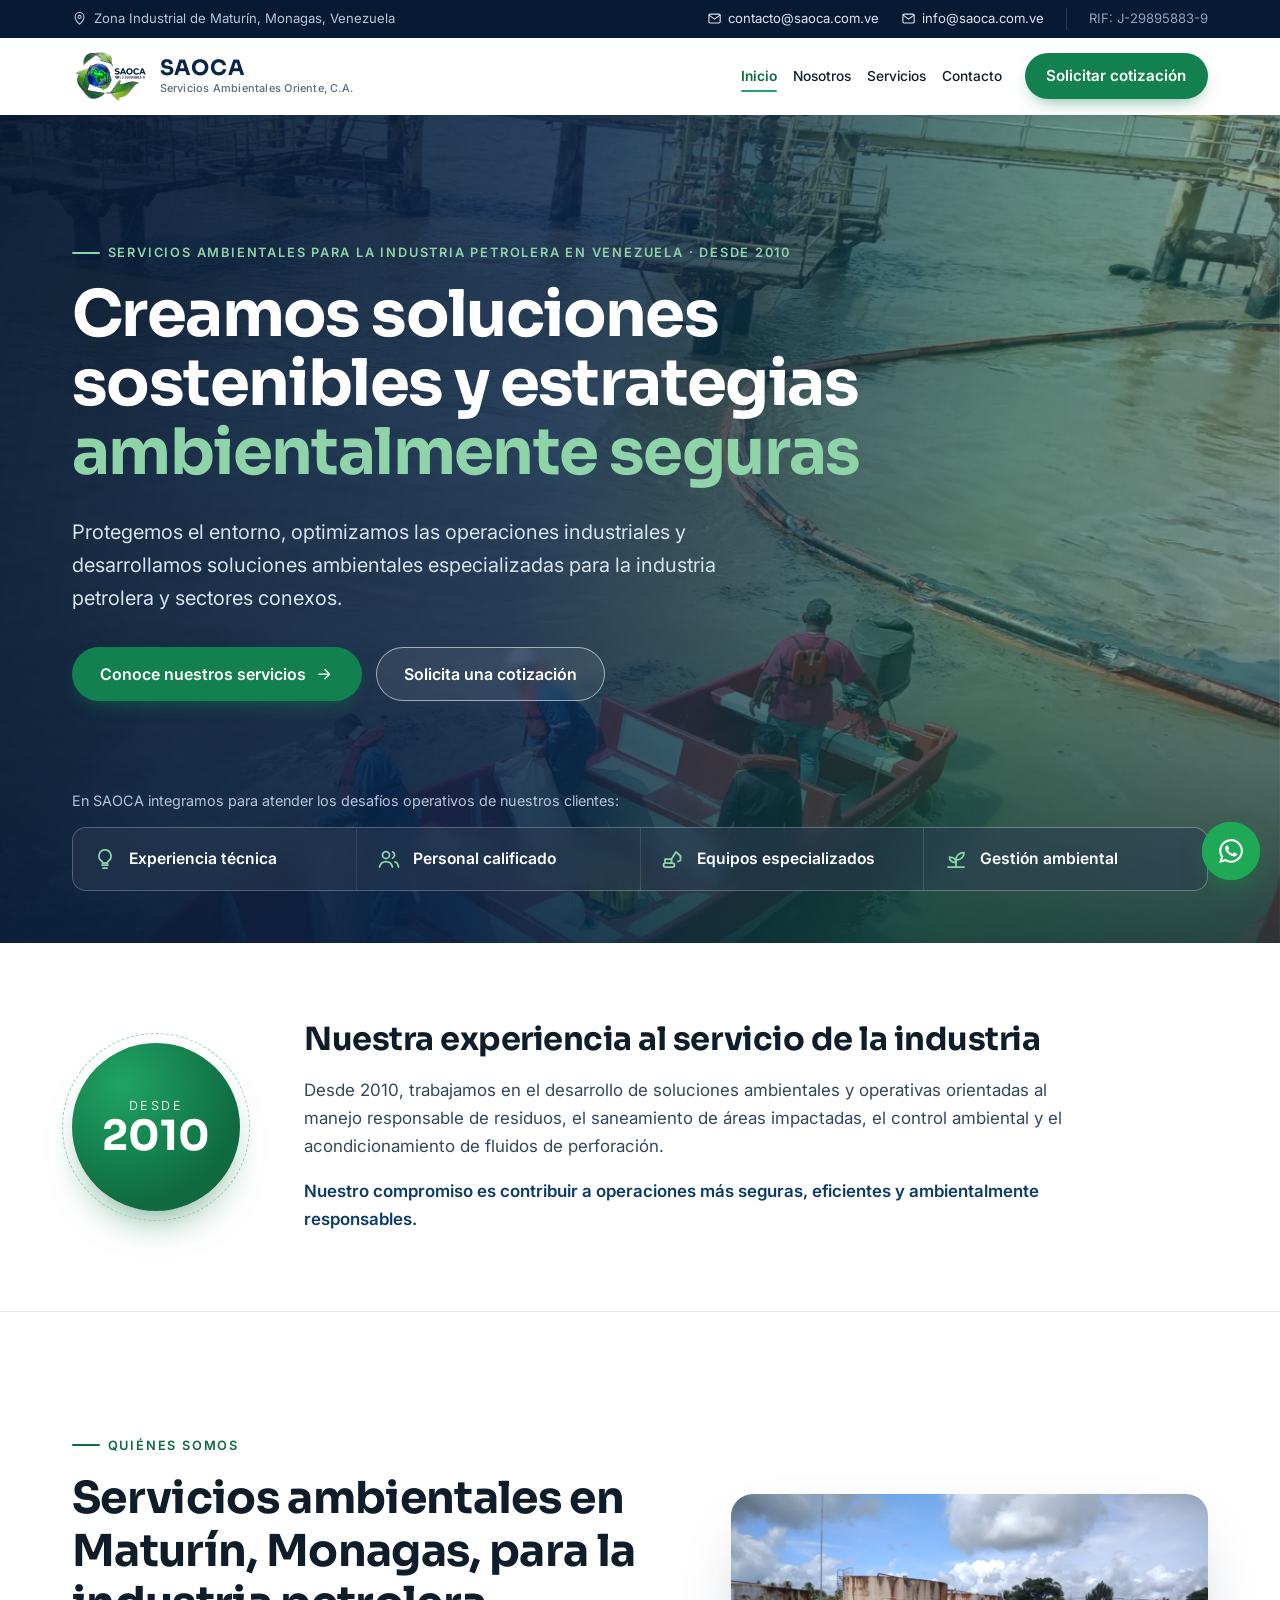
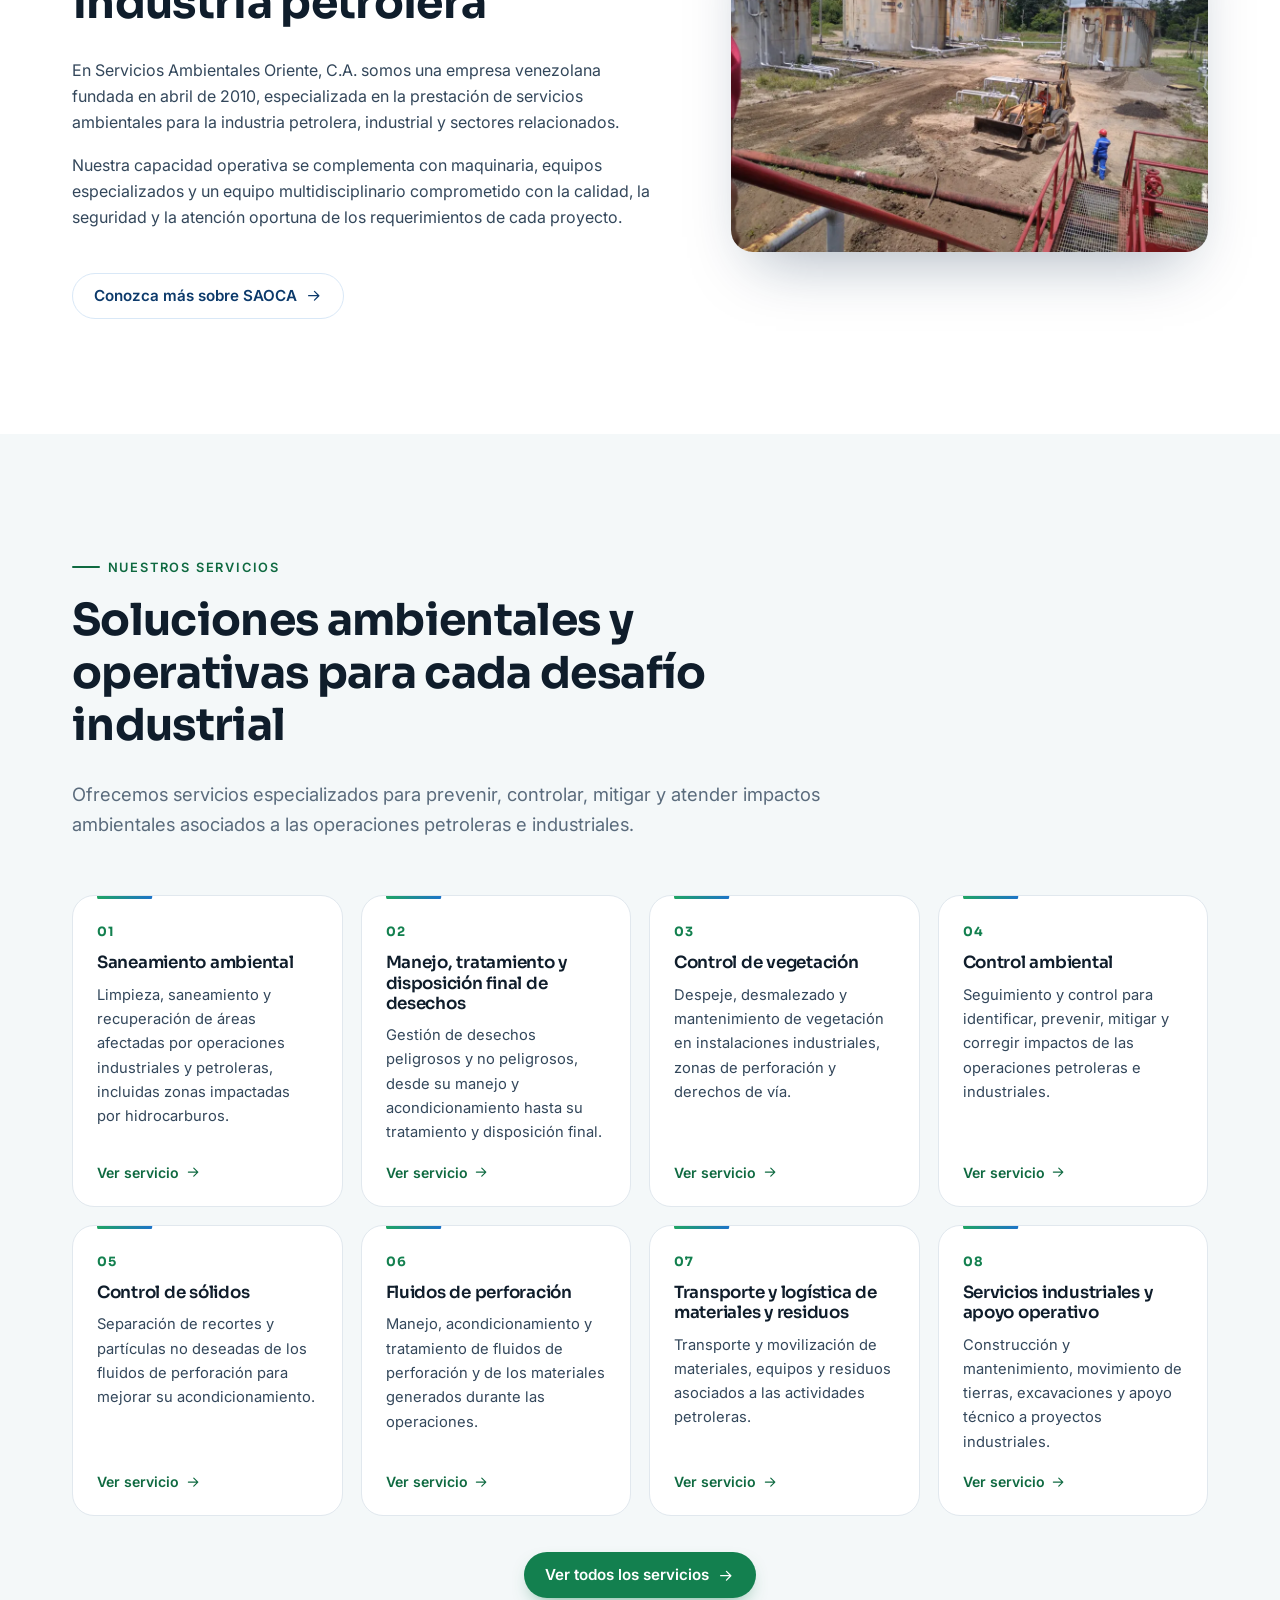
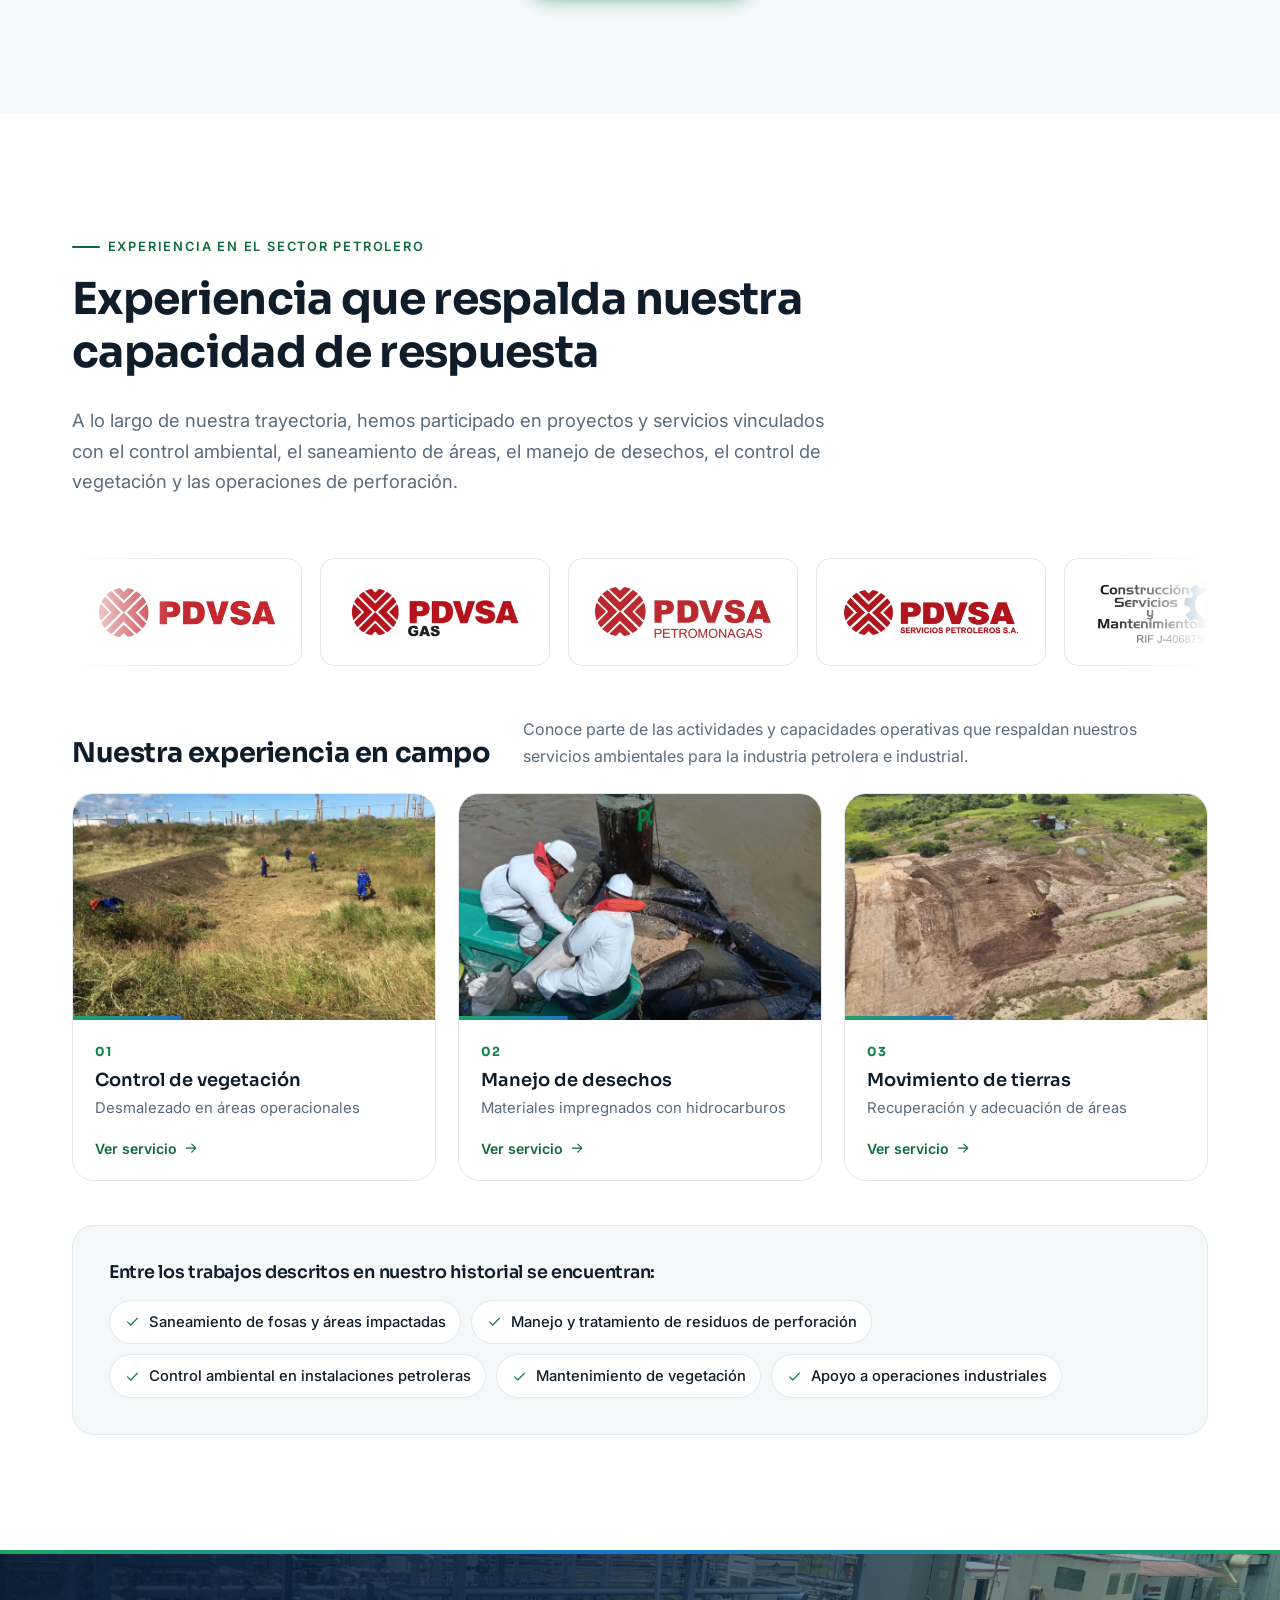
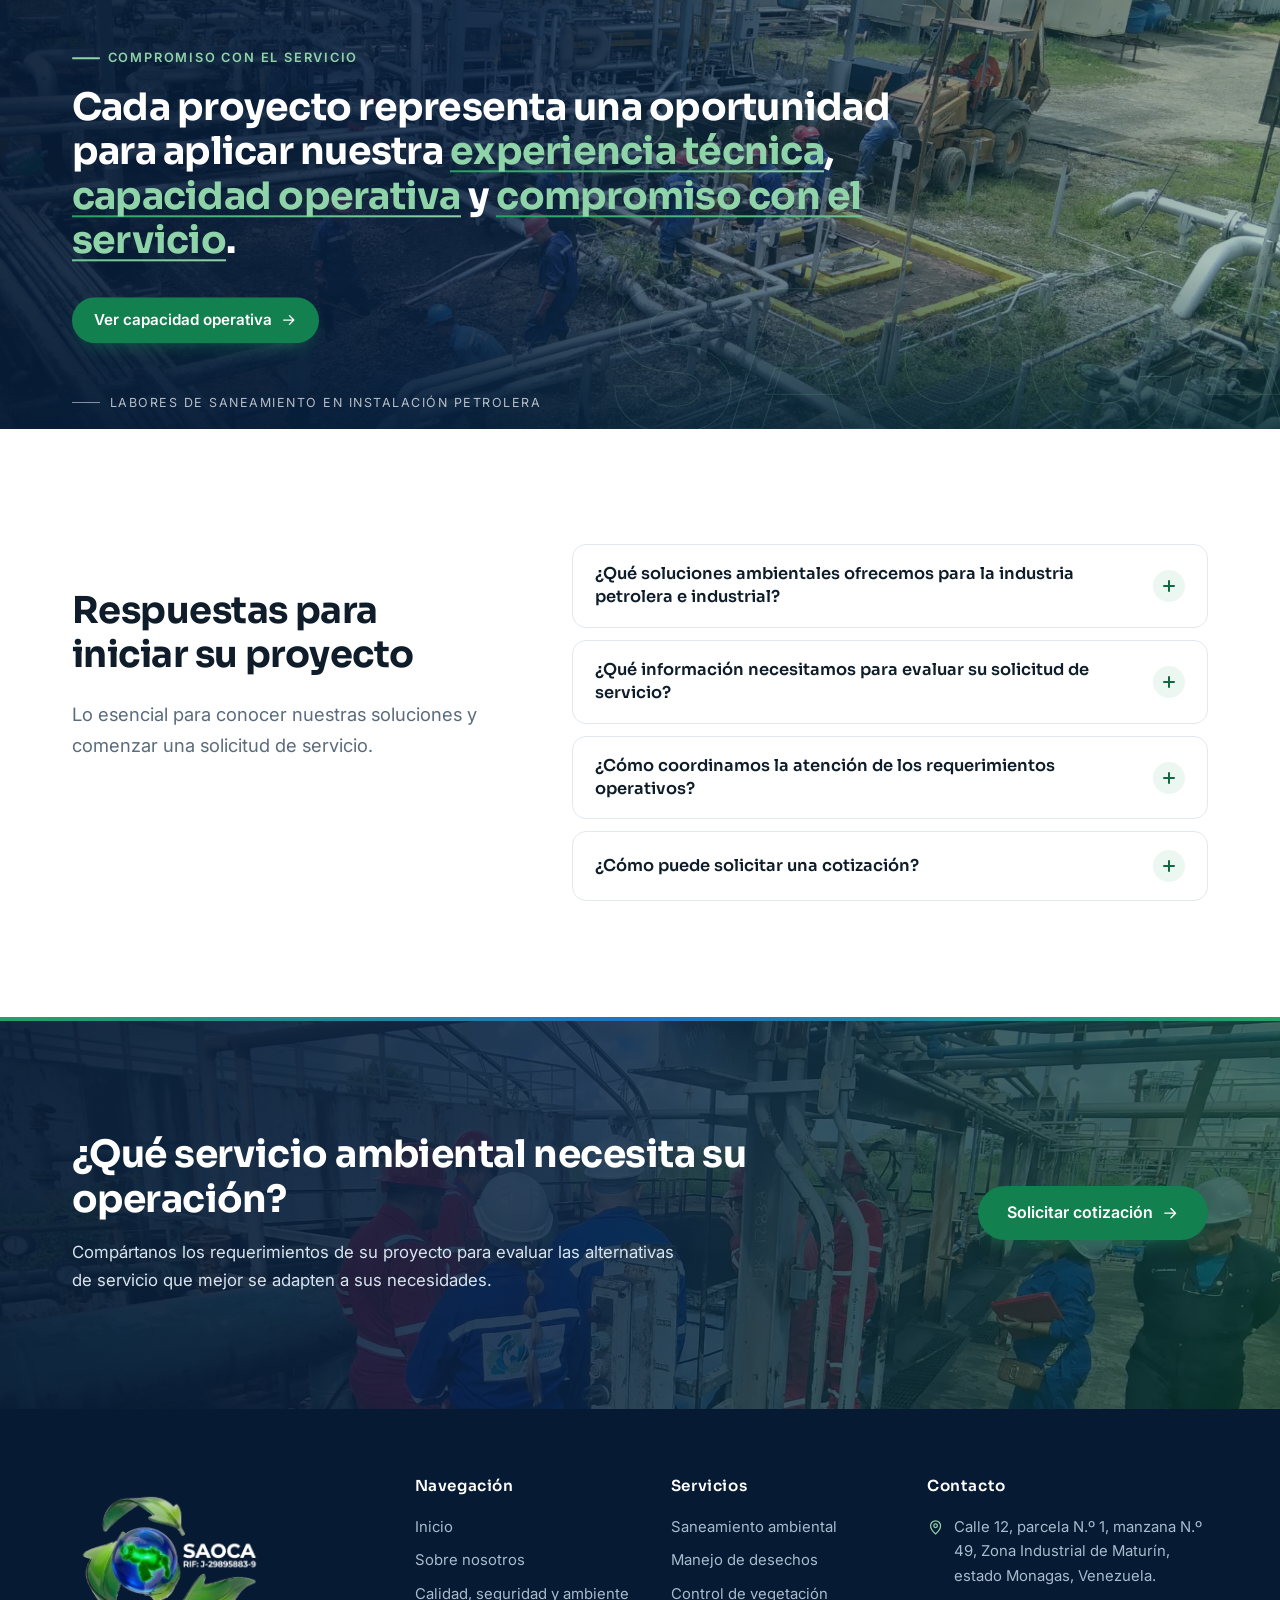
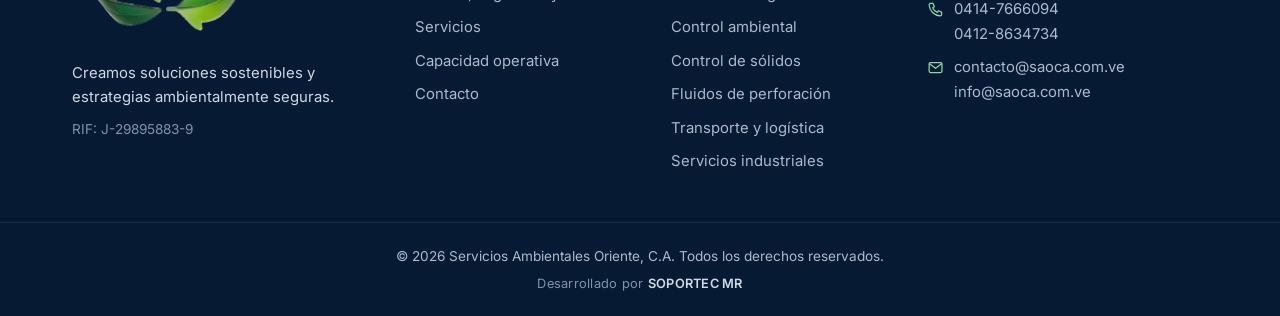
==== commit f26857b5: "Agrega info@saoca.com.ve junto a contacto@saoca.com.ve Ambos correos aparecen en la cinta superior, " ====
--- a/index.html
+++ b/index.html
@@ -63,7 +63,10 @@
           "+584147666094",
           "+584128634734"
         ],
-        "email": "contacto@saoca.com.ve",
+        "email": [
+          "contacto@saoca.com.ve",
+          "info@saoca.com.ve"
+        ],
         "address": {
           "@type": "PostalAddress",
           "streetAddress": "Calle 12, parcela N.º 1, manzana N.º 49, Zona Industrial de Maturín",
@@ -138,6 +141,7 @@
         <p class="topbar__item"><svg class="ico" aria-hidden="true"><use href="#i-pin"/></svg>Zona Industrial de Maturín, Monagas, Venezuela</p>
         <div class="topbar__links">
           <a href="mailto:contacto@saoca.com.ve"><svg class="ico" aria-hidden="true"><use href="#i-mail"/></svg>contacto@saoca.com.ve</a>
+          <a href="mailto:info@saoca.com.ve"><svg class="ico" aria-hidden="true"><use href="#i-mail"/></svg>info@saoca.com.ve</a>
           <span class="topbar__rif">RIF: J-29895883-9</span>
         </div>
       </div>
@@ -166,6 +170,7 @@
           <div class="nav__contact">
             <p class="nav__contact-title">Contacto</p>
             <a href="mailto:contacto@saoca.com.ve"><svg class="ico" aria-hidden="true"><use href="#i-mail"/></svg>contacto@saoca.com.ve</a>
+            <a href="mailto:info@saoca.com.ve"><svg class="ico" aria-hidden="true"><use href="#i-mail"/></svg>info@saoca.com.ve</a>
             <a href="tel:+584147666094"><svg class="ico" aria-hidden="true"><use href="#i-phone"/></svg>0414-7666094</a>
             <p><svg class="ico" aria-hidden="true"><use href="#i-pin"/></svg>Zona Industrial de Maturín, Monagas</p>
           </div>
@@ -548,7 +553,7 @@
           <ul class="footer-contact">
             <li><svg class="ico" aria-hidden="true"><use href="#i-pin"/></svg><span>Calle 12, parcela N.º 1, manzana N.º 49, Zona Industrial de Maturín, estado Monagas, Venezuela.</span></li>
             <li><svg class="ico" aria-hidden="true"><use href="#i-phone"/></svg><span><a href="tel:+584147666094">0414-7666094</a><br><a href="tel:+584128634734">0412-8634734</a></span></li>
-            <li><svg class="ico" aria-hidden="true"><use href="#i-mail"/></svg><a href="mailto:contacto@saoca.com.ve">contacto@saoca.com.ve</a></li>
+            <li><svg class="ico" aria-hidden="true"><use href="#i-mail"/></svg><span><a href="mailto:contacto@saoca.com.ve">contacto@saoca.com.ve</a><br><a href="mailto:info@saoca.com.ve">info@saoca.com.ve</a></span></li>
           </ul>
         </address>
       </div>
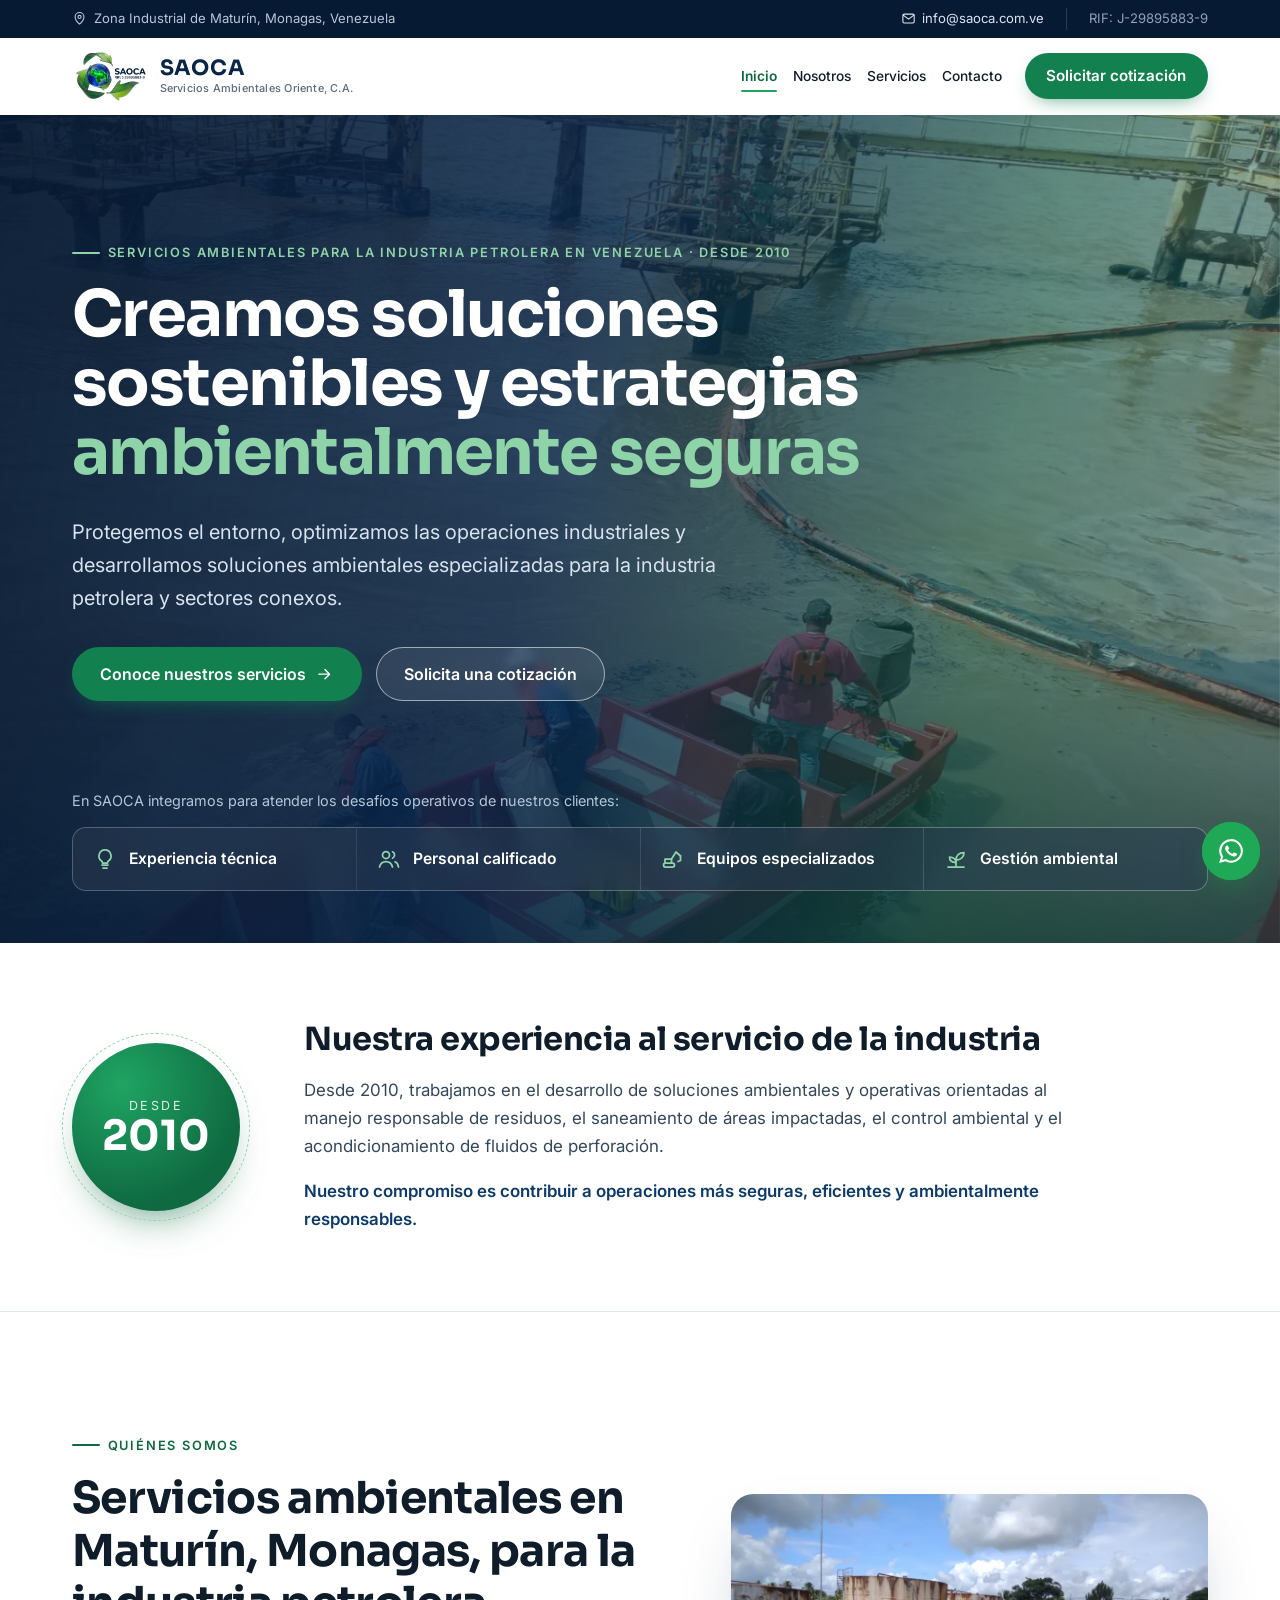
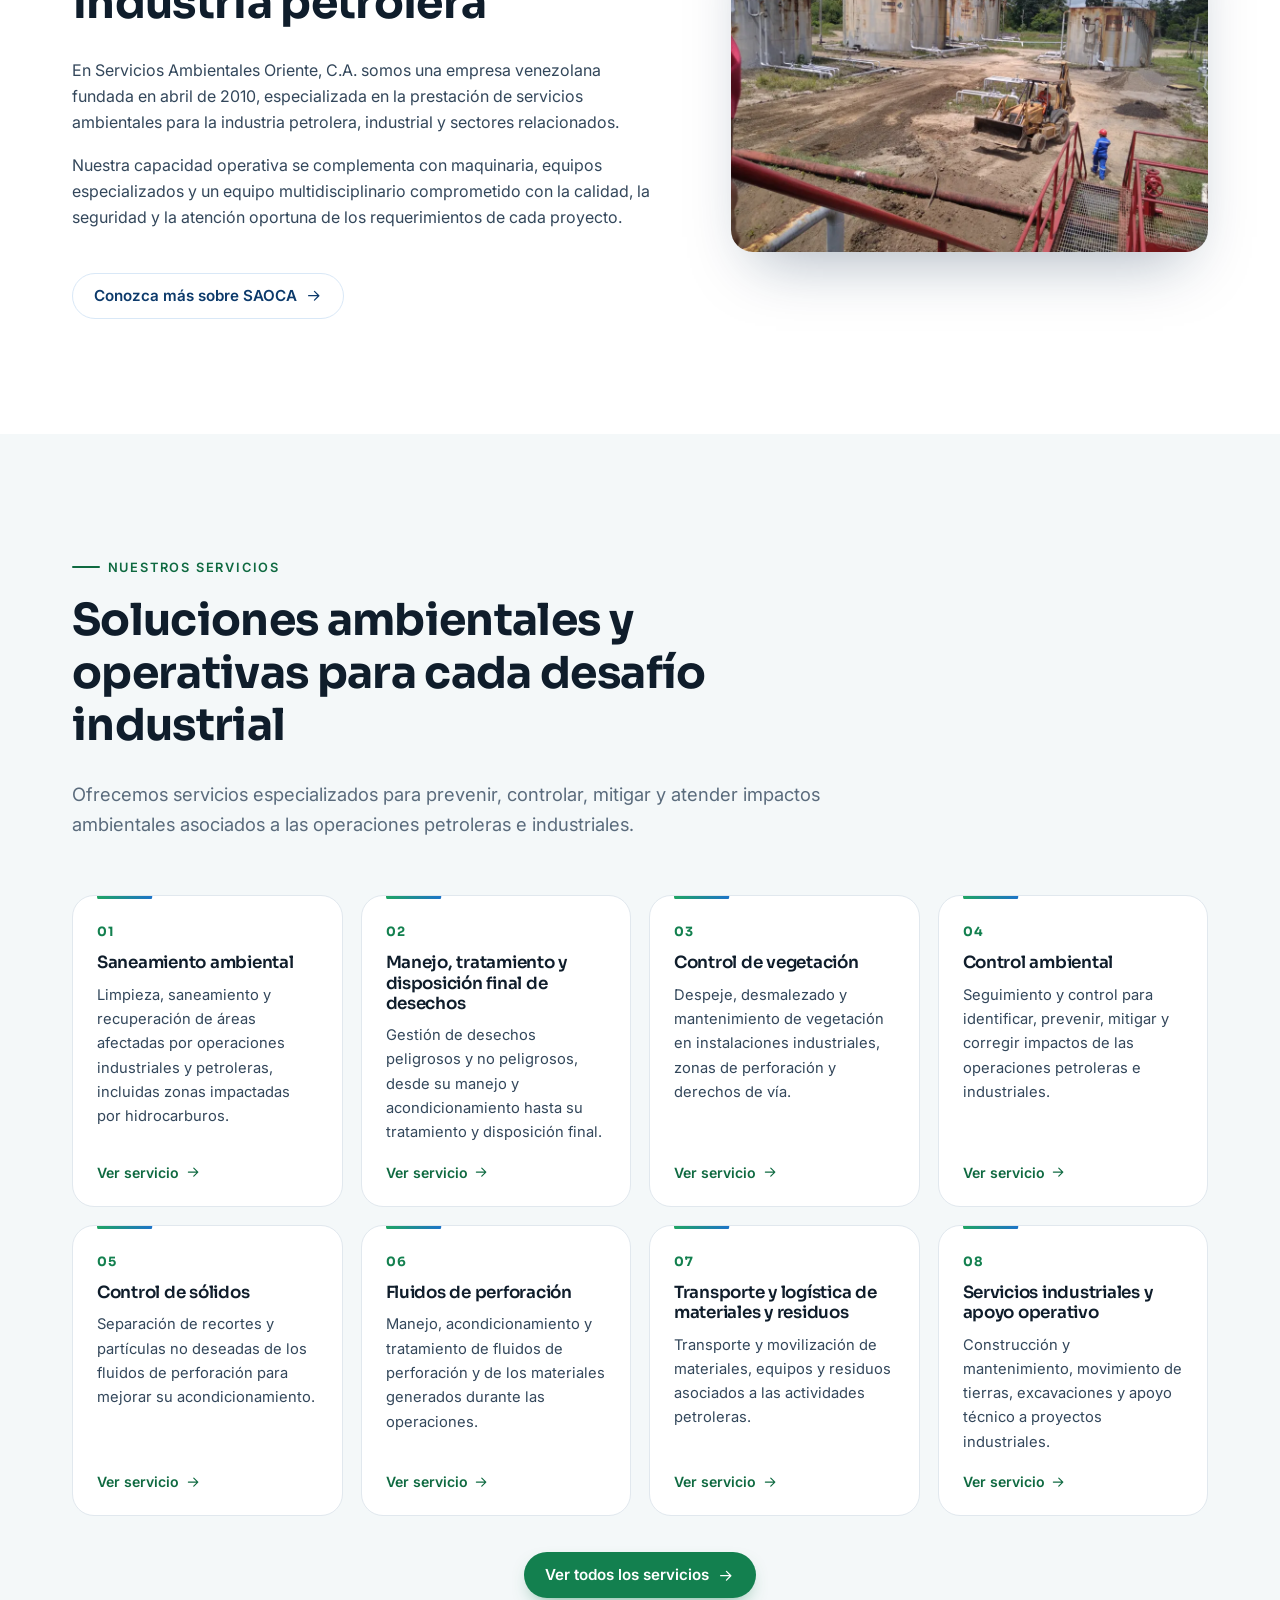
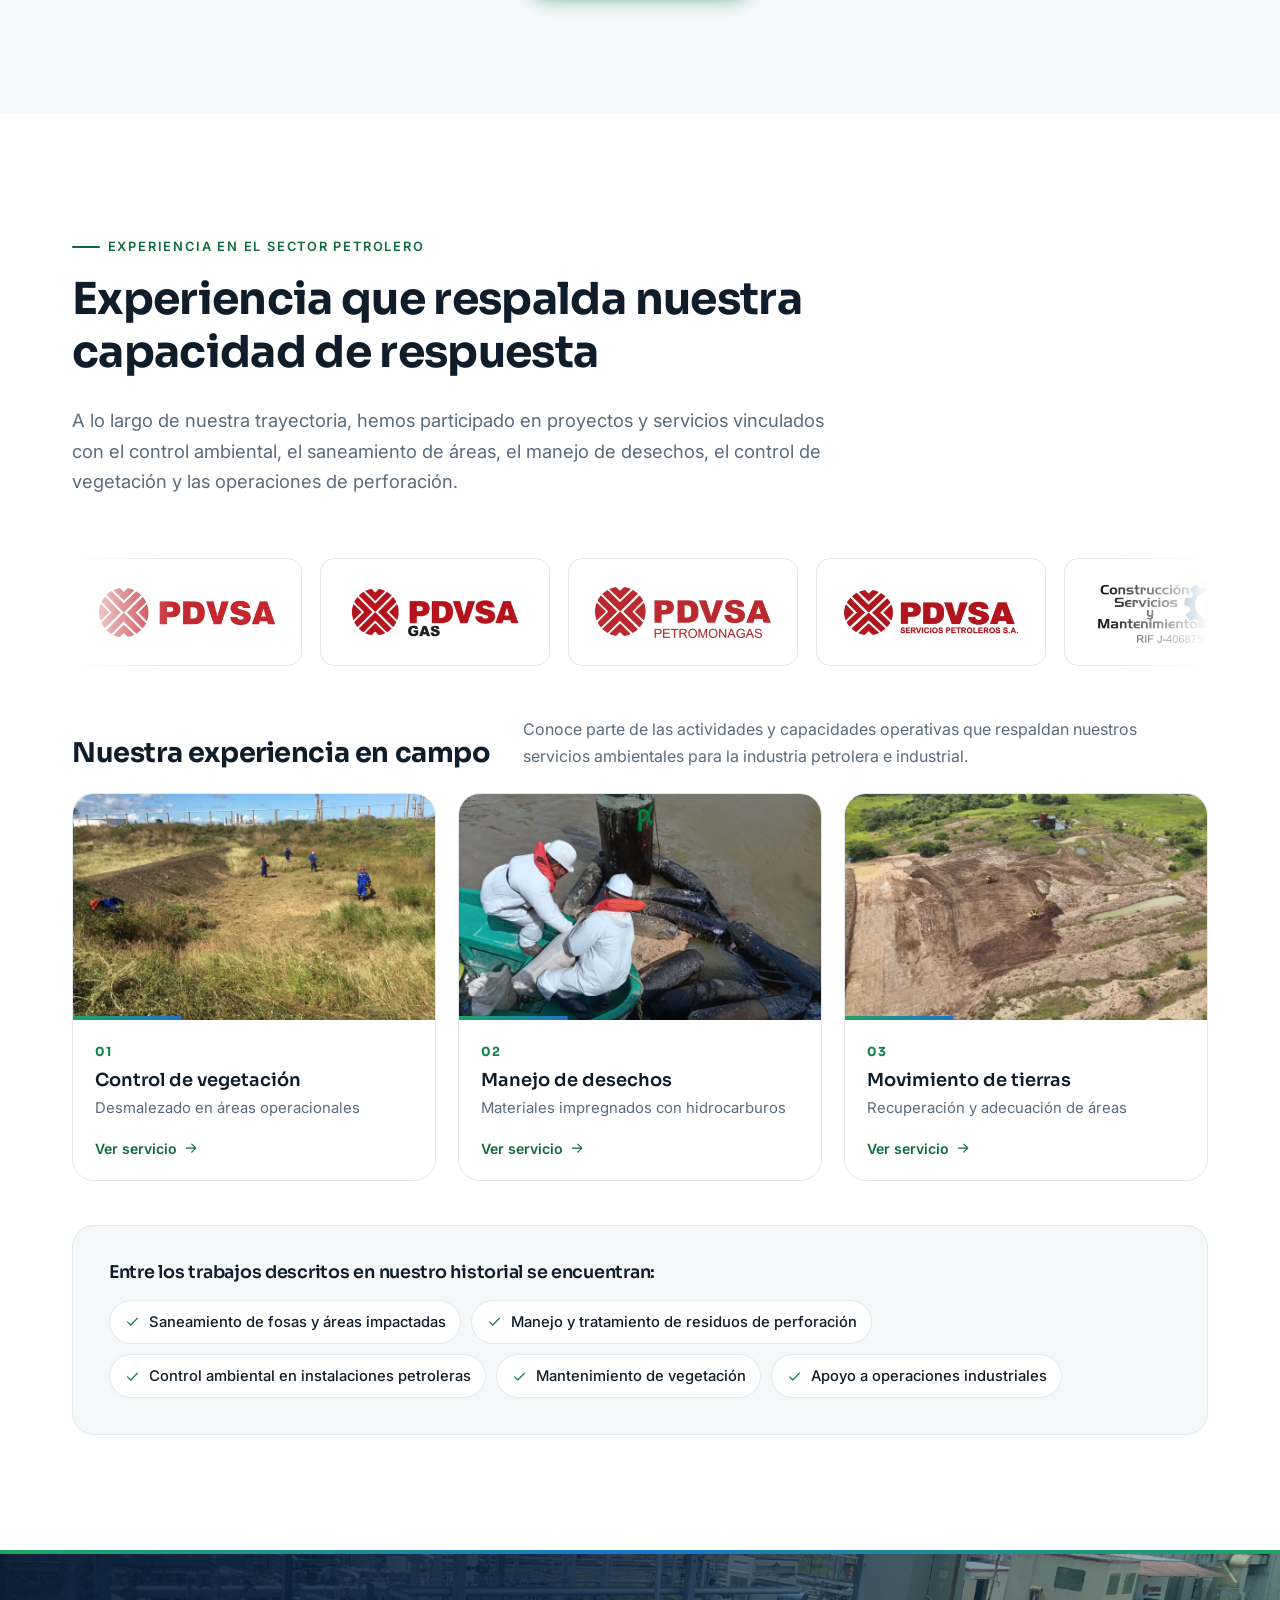
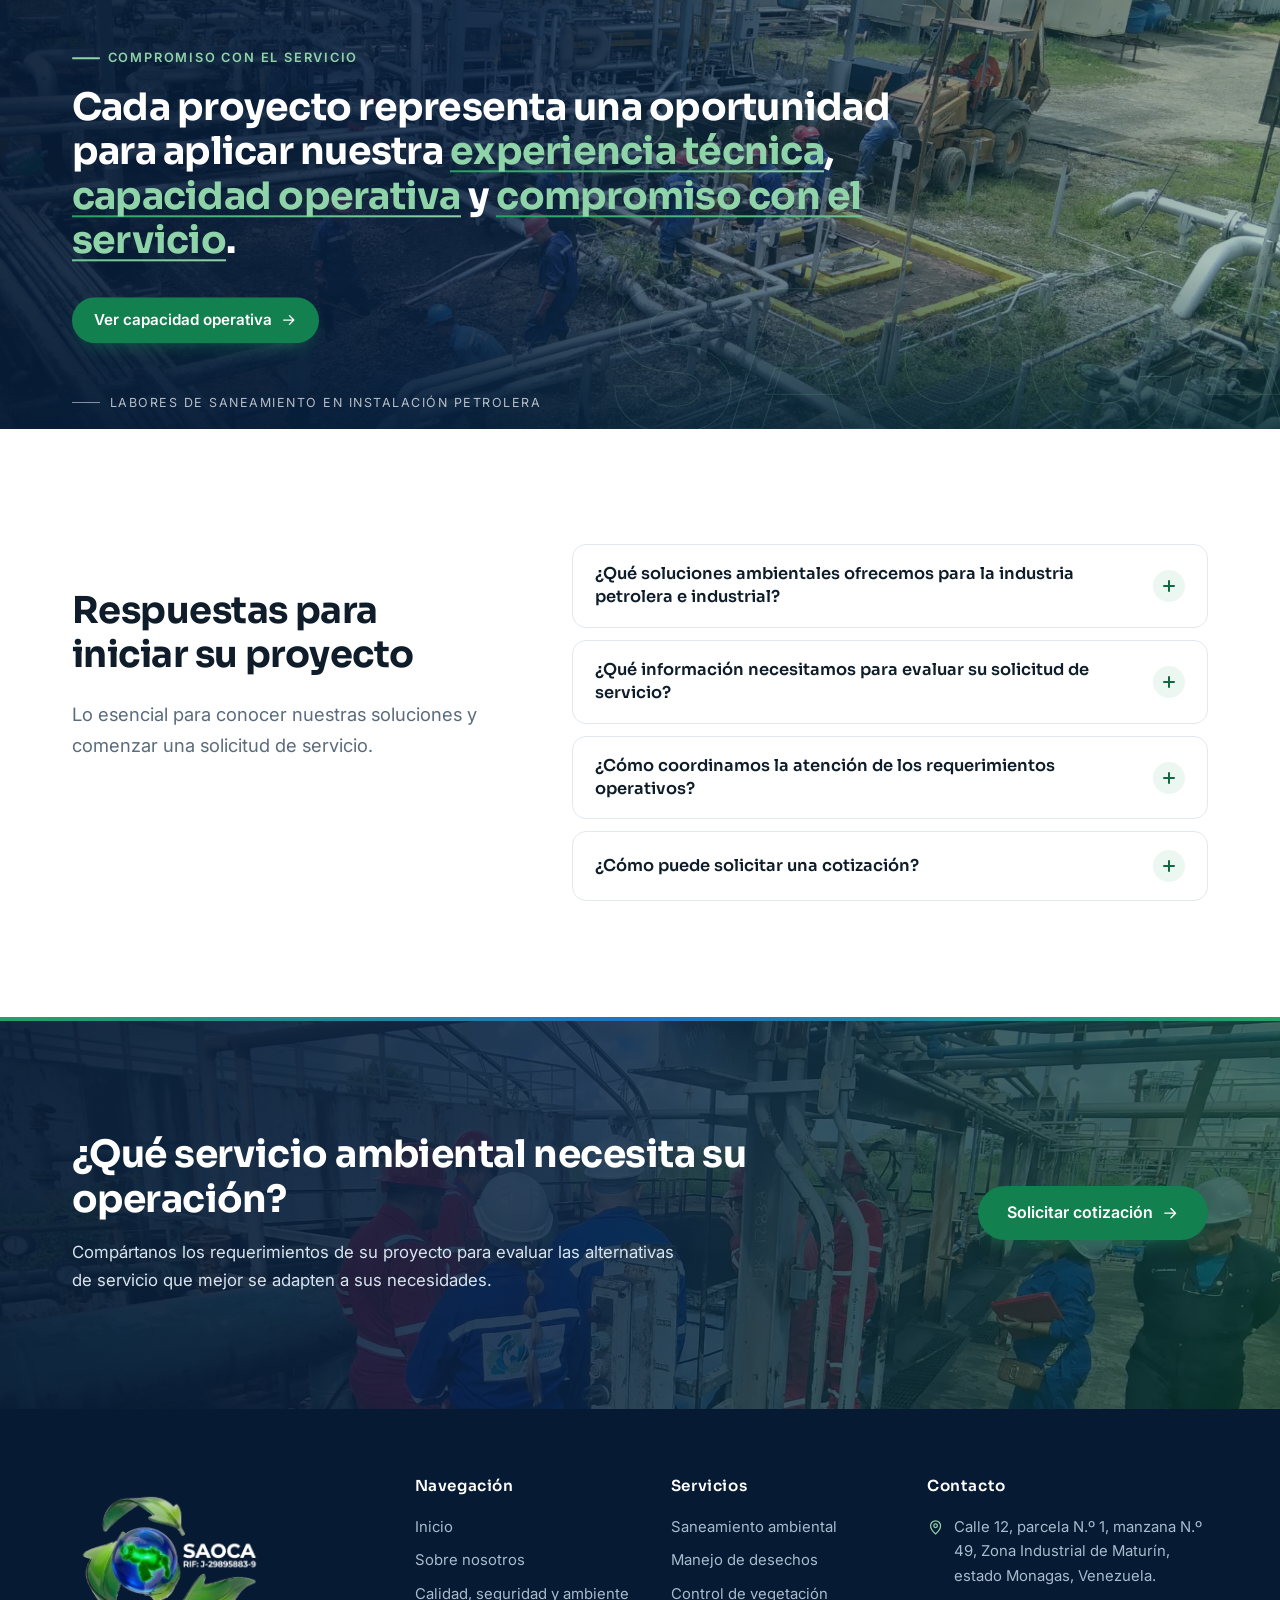
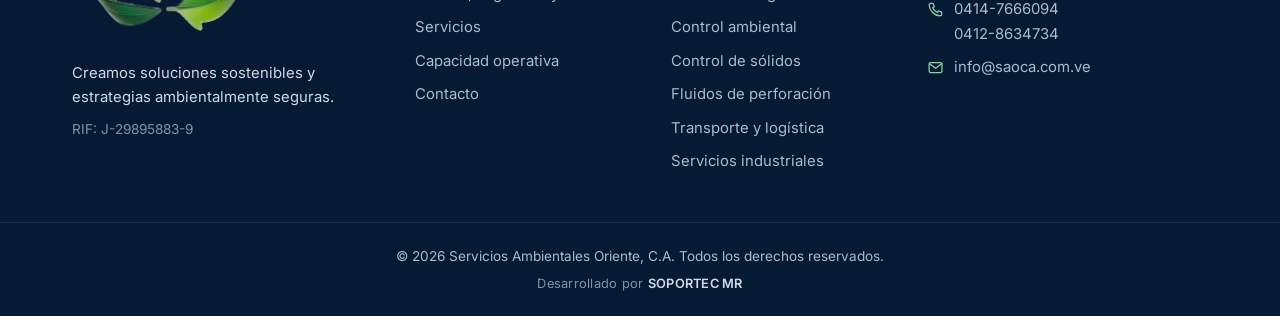
==== commit 4c4f5bcc: "Deja un solo correo: info@saoca.com.ve Reemplaza contacto@saoca.com.ve por info@saoca.com.ve en todo" ====
--- a/index.html
+++ b/index.html
@@ -63,10 +63,7 @@
           "+584147666094",
           "+584128634734"
         ],
-        "email": [
-          "contacto@saoca.com.ve",
-          "info@saoca.com.ve"
-        ],
+        "email": "info@saoca.com.ve",
         "address": {
           "@type": "PostalAddress",
           "streetAddress": "Calle 12, parcela N.º 1, manzana N.º 49, Zona Industrial de Maturín",
@@ -79,7 +76,7 @@
             "@type": "ContactPoint",
             "contactType": "sales",
             "telephone": "+584147666094",
-            "email": "contacto@saoca.com.ve",
+            "email": "info@saoca.com.ve",
             "availableLanguage": "es"
           }
         ]
@@ -140,7 +137,6 @@
       <div class="container topbar__inner">
         <p class="topbar__item"><svg class="ico" aria-hidden="true"><use href="#i-pin"/></svg>Zona Industrial de Maturín, Monagas, Venezuela</p>
         <div class="topbar__links">
-          <a href="mailto:contacto@saoca.com.ve"><svg class="ico" aria-hidden="true"><use href="#i-mail"/></svg>contacto@saoca.com.ve</a>
           <a href="mailto:info@saoca.com.ve"><svg class="ico" aria-hidden="true"><use href="#i-mail"/></svg>info@saoca.com.ve</a>
           <span class="topbar__rif">RIF: J-29895883-9</span>
         </div>
@@ -169,7 +165,6 @@
           </div>
           <div class="nav__contact">
             <p class="nav__contact-title">Contacto</p>
-            <a href="mailto:contacto@saoca.com.ve"><svg class="ico" aria-hidden="true"><use href="#i-mail"/></svg>contacto@saoca.com.ve</a>
             <a href="mailto:info@saoca.com.ve"><svg class="ico" aria-hidden="true"><use href="#i-mail"/></svg>info@saoca.com.ve</a>
             <a href="tel:+584147666094"><svg class="ico" aria-hidden="true"><use href="#i-phone"/></svg>0414-7666094</a>
             <p><svg class="ico" aria-hidden="true"><use href="#i-pin"/></svg>Zona Industrial de Maturín, Monagas</p>
@@ -553,7 +548,7 @@
           <ul class="footer-contact">
             <li><svg class="ico" aria-hidden="true"><use href="#i-pin"/></svg><span>Calle 12, parcela N.º 1, manzana N.º 49, Zona Industrial de Maturín, estado Monagas, Venezuela.</span></li>
             <li><svg class="ico" aria-hidden="true"><use href="#i-phone"/></svg><span><a href="tel:+584147666094">0414-7666094</a><br><a href="tel:+584128634734">0412-8634734</a></span></li>
-            <li><svg class="ico" aria-hidden="true"><use href="#i-mail"/></svg><span><a href="mailto:contacto@saoca.com.ve">contacto@saoca.com.ve</a><br><a href="mailto:info@saoca.com.ve">info@saoca.com.ve</a></span></li>
+            <li><svg class="ico" aria-hidden="true"><use href="#i-mail"/></svg><a href="mailto:info@saoca.com.ve">info@saoca.com.ve</a></li>
           </ul>
         </address>
       </div>
